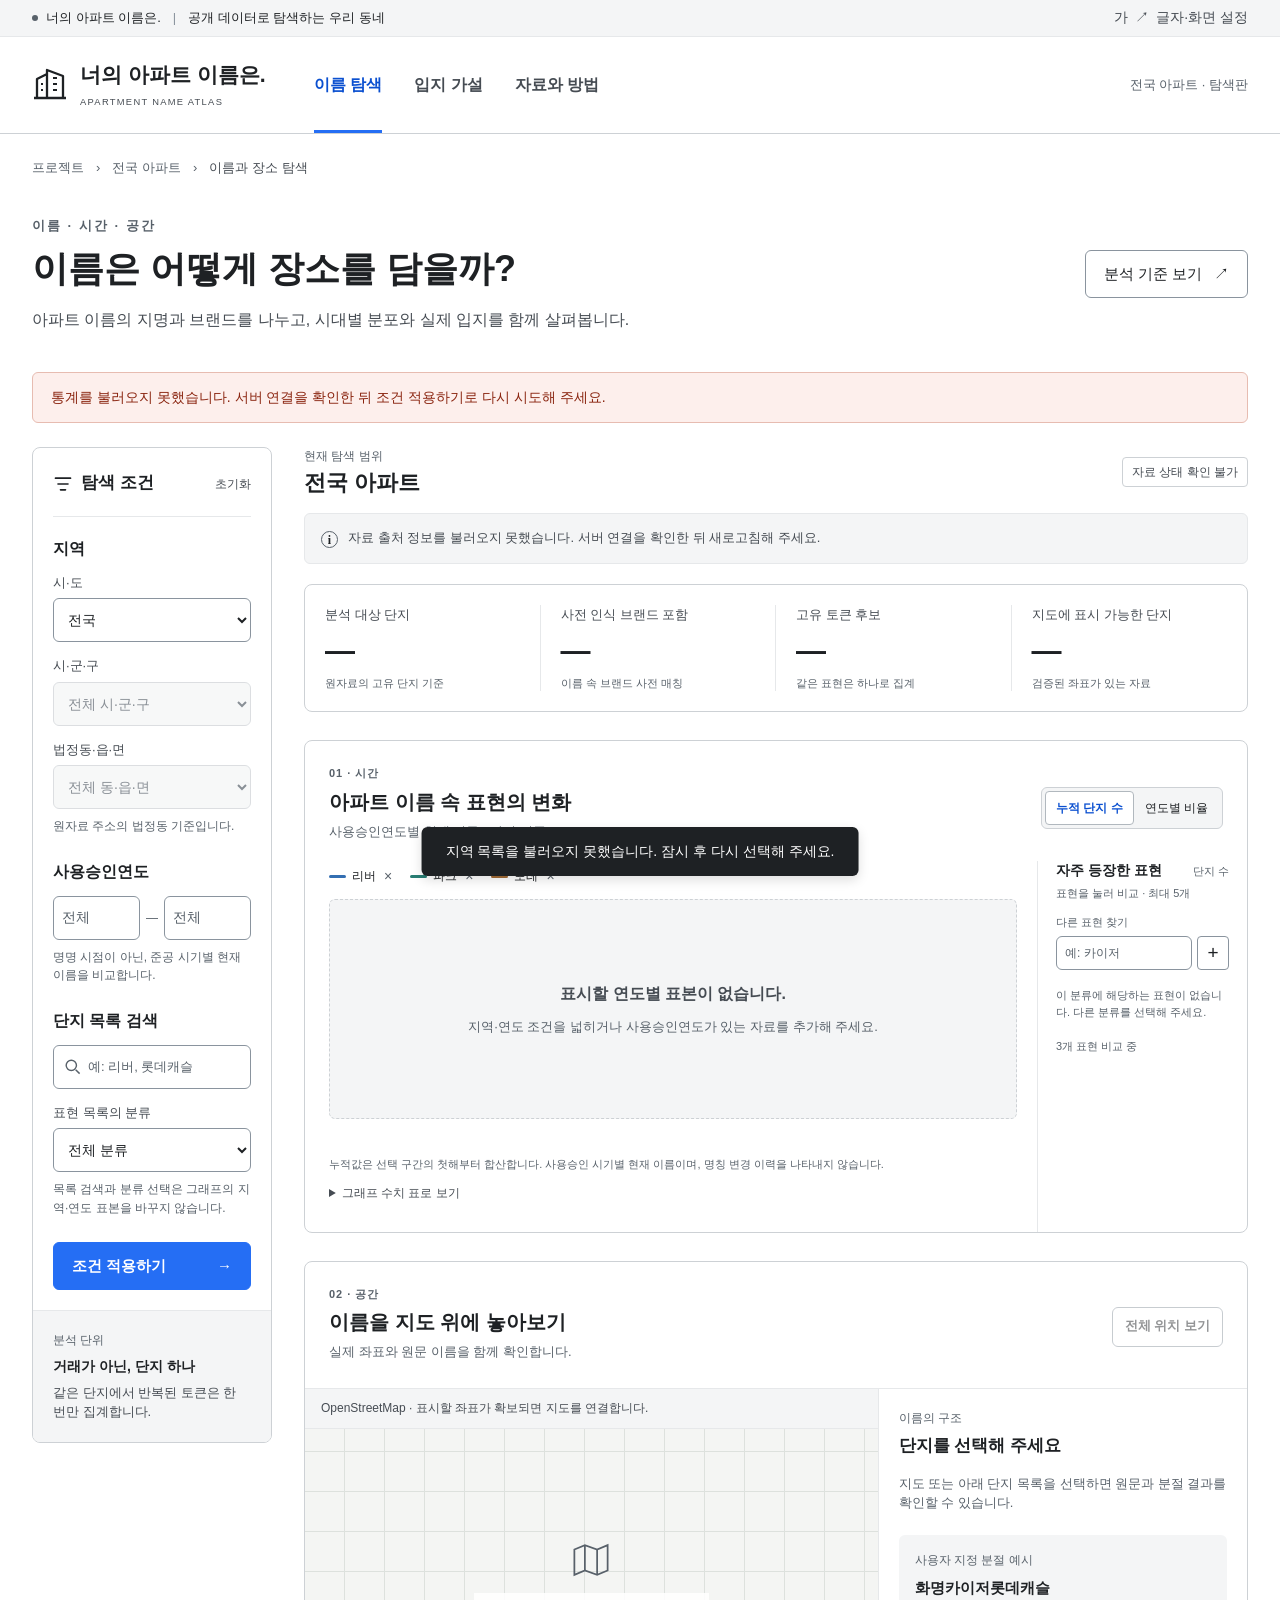
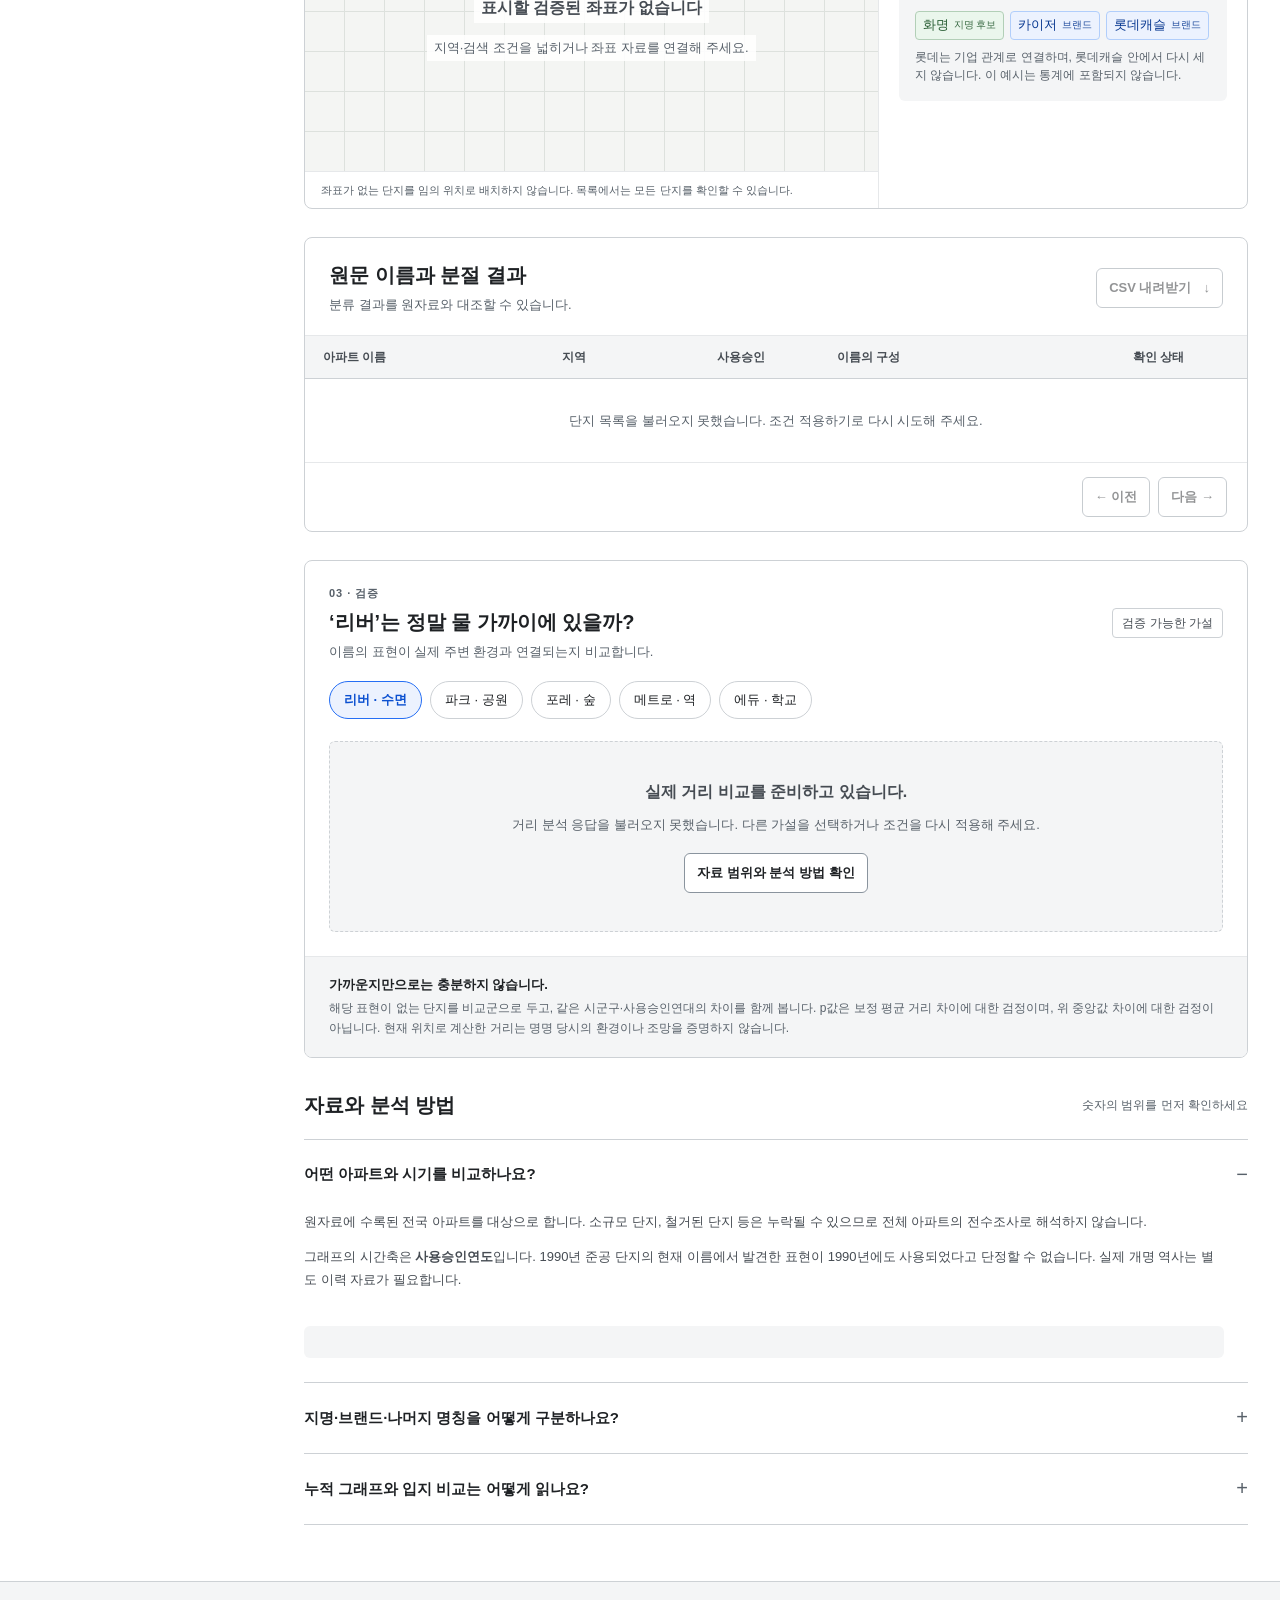
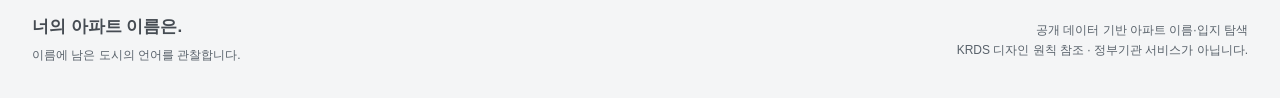
==== frontend/index.html @ 9663c55a "Build nationwide apartment name atlas with token trends and GIS comparisons" ====
<!doctype html>
<html lang="ko">
<head>
  <meta charset="utf-8">
  <meta name="viewport" content="width=device-width, initial-scale=1">
  <meta name="theme-color" content="#ffffff">
  <meta name="description" content="너의 아파트 이름은. — 전국 아파트 이름의 지명, 브랜드, 명칭과 실제 입지를 비교합니다.">
  <title>너의 아파트 이름은. · 이름과 장소 탐색</title>
  <link rel="stylesheet" href="./vendor/leaflet/leaflet.css">
  <link rel="stylesheet" href="./styles.css">
  <script defer src="./vendor/leaflet/leaflet.js"></script>
  <script type="module" src="./app.js"></script>
</head>
<body>
  <a class="skip-link" href="#main">본문 바로가기</a>
  <div class="utility-bar"><div class="container utility-inner"><span><span class="research-dot" aria-hidden="true"></span>너의 아파트 이름은. <span class="utility-separator">|</span> 공개 데이터로 탐색하는 우리 동네</span><button id="display-settings" class="text-button" aria-expanded="false" aria-controls="display-panel">가<span aria-hidden="true">↗</span> 글자·화면 설정</button></div></div>
  <header class="site-header">
    <div class="container header-inner">
      <a class="wordmark" href="#main" aria-label="너의 아파트 이름은. 처음으로"><svg viewBox="0 0 36 36" width="36" height="36" fill="none" aria-hidden="true"><path d="M5 31V12l10-5v24M15 31V3l16 6v22M2 31h32" stroke="currentColor" stroke-width="2.3" stroke-linejoin="round"/><path d="M21 11h4M21 17h4M21 23h4M9 17h2M9 23h2" stroke="currentColor" stroke-width="2.2"/></svg><span>너의 아파트 이름은.<small>APARTMENT NAME ATLAS</small></span></a>
      <nav aria-label="주요 메뉴"><a href="#explore" class="active">이름 탐색</a><a href="#geography">입지 가설</a><a href="#methodology">자료와 방법</a></nav>
      <span class="project-label">전국 아파트 · 탐색판</span>
    </div>
    <div id="display-panel" class="container display-panel" hidden><label for="font-scale">글자 크기<select id="font-scale"><option value="1">기본 100%</option><option value="1.1">크게 110%</option><option value="1.3">더 크게 130%</option><option value="1.5">가장 크게 150%</option></select></label><label class="checkbox-label"><input id="high-contrast" type="checkbox"> 선명한 화면</label></div>
  </header>
  <main id="main" class="container" tabindex="-1">
    <div class="breadcrumb" aria-label="현재 위치">프로젝트 <span aria-hidden="true">›</span> 전국 아파트 <span aria-hidden="true">›</span> <strong>이름과 장소 탐색</strong></div>
    <section class="page-intro" aria-labelledby="page-title"><div><p class="eyebrow">이름 · 시간 · 공간</p><h1 id="page-title">이름은 어떻게 장소를 담을까?</h1><p>아파트 이름의 지명과 브랜드를 나누고, 시대별 분포와 실제 입지를 함께 살펴봅니다.</p></div><a class="outline-button intro-link" href="#methodology">분석 기준 보기 <span aria-hidden="true">↗</span></a></section>
    <div id="global-error" class="alert error" role="alert" hidden></div>
    <div class="workspace" id="explore">
      <aside class="filters-panel" aria-labelledby="filter-title">
        <form id="filter-form">
          <div class="filter-heading"><h2 id="filter-title"><svg width="20" height="20" viewBox="0 0 24 24" fill="none" aria-hidden="true"><path d="M3 5h18M6 12h12M9 19h6" stroke="currentColor" stroke-width="2" stroke-linecap="round"/></svg>탐색 조건</h2><button id="reset-filters" type="button" class="text-button">초기화</button></div>
          <fieldset><legend>지역</legend><label for="sido">시·도</label><select id="sido" name="sido"><option value="">전국</option></select><label for="sigungu">시·군·구</label><select id="sigungu" name="sigungu" disabled><option value="">전체 시·군·구</option></select><label for="dong">법정동·읍·면</label><select id="dong" name="dong" disabled><option value="">전체 동·읍·면</option></select><p class="field-help">원자료 주소의 법정동 기준입니다.</p></fieldset>
          <fieldset><legend>사용승인연도</legend><div class="year-inputs"><label class="sr-only" for="year-from">시작 연도</label><input id="year-from" name="year_from" type="number" min="1900" max="2100" placeholder="전체"><span aria-hidden="true">—</span><label class="sr-only" for="year-to">종료 연도</label><input id="year-to" name="year_to" type="number" min="1900" max="2100" placeholder="전체"></div><p class="field-help">명명 시점이 아닌, 준공 시기별 현재 이름을 비교합니다.</p></fieldset>
          <fieldset><legend>단지 목록 검색</legend><label class="sr-only" for="name-search">아파트 이름 또는 표현</label><div class="search-input"><svg width="19" height="19" viewBox="0 0 24 24" fill="none" aria-hidden="true"><circle cx="10.5" cy="10.5" r="6.5" stroke="currentColor" stroke-width="1.8"/><path d="m16 16 5 5" stroke="currentColor" stroke-width="1.8"/></svg><input id="name-search" name="q" type="search" placeholder="예: 리버, 롯데캐슬"></div><label for="category">표현 목록의 분류</label><select id="category" name="category"><option value="">전체 분류</option><option value="place">지명</option><option value="brand">브랜드</option><option value="company">기업·그룹</option><option value="nature">자연 표현</option><option value="premium">기타 수식어</option><option value="building_type">주거 유형</option><option value="number">차수·숫자</option><option value="unclassified">개별 명칭·미분류</option></select><p class="field-help">목록 검색과 분류 선택은 그래프의 지역·연도 표본을 바꾸지 않습니다.</p></fieldset>
          <p id="filter-error" class="field-error" role="alert" hidden></p>
          <button class="primary-button apply-button" type="submit">조건 적용하기 <span aria-hidden="true">→</span></button>
        </form>
        <div class="sidebar-note"><span class="small-label">분석 단위</span><strong>거래가 아닌, 단지 하나</strong><p>같은 단지에서 반복된 토큰은 한 번만 집계합니다.</p></div>
      </aside>
      <div class="results" aria-busy="true" id="results">
        <div class="results-header"><div><span class="small-label">현재 탐색 범위</span><h2 id="scope-title">전국 아파트</h2></div><span id="dataset-badge" class="status-badge">자료 확인 중</span></div>
        <div id="data-notice" class="data-notice" role="status"><span class="info-symbol" aria-hidden="true">i</span><p>원자료와 분석 결과를 불러오고 있습니다.</p></div>
        <section class="metrics" aria-label="선택 범위 요약"><article><span>분석 대상 단지</span><strong id="metric-total">—</strong><small>원자료의 고유 단지 기준</small></article><article><span>사전 인식 브랜드 포함</span><strong id="metric-brand">—</strong><small id="metric-brand-note">이름 속 브랜드 사전 매칭</small></article><article><span>고유 토큰 후보</span><strong id="metric-tokens">—</strong><small>같은 표현은 하나로 집계</small></article><article><span>지도에 표시 가능한 단지</span><strong id="metric-geocoded">—</strong><small id="metric-geo-note">검증된 좌표가 있는 자료</small></article></section>
        <section class="panel trend-panel" aria-labelledby="trend-title"><div class="panel-heading"><div><p class="section-index">01 · 시간</p><h2 id="trend-title">아파트 이름 속 표현의 변화</h2><p>사용승인연도별 현재 이름 · 단지 기준</p></div><div class="segmented-control" role="group" aria-label="그래프 지표"><button type="button" data-chart-mode="cumulative" aria-pressed="true">누적 단지 수</button><button type="button" data-chart-mode="share" aria-pressed="false">연도별 비율</button></div></div><div class="chart-layout"><div class="chart-main"><div id="chart-legend" class="chart-legend" aria-label="그래프 범례"></div><div id="trend-chart" class="chart-container"><div class="empty-state compact"><p>연도별 자료를 불러오고 있습니다.</p></div></div><p class="chart-note" id="chart-note">누적값은 선택 구간의 첫해부터 합산합니다. 명칭 변경 이력을 나타내지 않습니다.</p><details class="chart-data"><summary>그래프 수치 표로 보기</summary><div id="chart-table" class="table-scroll"></div></details></div><div class="ranking"><div class="ranking-heading"><h3>자주 등장한 표현</h3><span>단지 수</span></div><p class="field-help">표현을 눌러 비교 · 최대 5개</p><form id="token-form" class="token-search-form"><label for="token-search">다른 표현 찾기</label><div><input id="token-search" type="search" list="token-suggestions" autocomplete="off" placeholder="예: 카이저"><button type="submit" aria-label="입력한 표현을 그래프에 추가">+</button></div><datalist id="token-suggestions"></datalist></form><div id="token-ranking" class="ranking-list"></div><div id="token-selection-feedback" class="field-help" role="status"></div></div></div></section>
        <section class="panel map-panel" aria-labelledby="map-title"><div class="panel-heading"><div><p class="section-index">02 · 공간</p><h2 id="map-title">이름을 지도 위에 놓아보기</h2><p>실제 좌표와 원문 이름을 함께 확인합니다.</p><p id="place-match-note"></p></div><button class="outline-button small" id="fit-map" type="button">전체 위치 보기</button></div><div class="map-layout"><div class="map-column"><div id="map-provider-status" class="map-provider-status" role="status">지도 설정을 확인하고 있습니다.</div><div id="map" tabindex="0" role="region" aria-label="아파트 위치 지도"><div class="map-placeholder"><svg viewBox="0 0 48 48" width="42" height="42" fill="none" aria-hidden="true"><path d="m5 12 12-5 14 5 12-5v29l-12 5-14-5-12 5V12Z" stroke="currentColor" stroke-width="2"/><path d="M17 7v29M31 12v29" stroke="currentColor" stroke-width="2"/></svg><strong>위치 정보를 확인하고 있습니다</strong><p>확인된 좌표만 지도에 표시합니다.</p></div></div><p id="map-note" class="map-note">기본 지도 연결 대기 · 좌표 미확인 단지는 지도에서 제외</p></div><aside class="name-detail" aria-labelledby="name-detail-title"><div class="detail-heading"><span class="small-label" id="detail-label">이름의 구조</span><h3 id="name-detail-title">단지를 선택해 주세요</h3></div><div id="detail-content"><p class="muted">지도 또는 아래 단지 목록을 선택하면 원문과 분절 결과를 확인할 수 있습니다.</p><div class="example-box"><span class="small-label">사용자 지정 분절 예시</span><p class="example-name">화명카이저롯데캐슬</p><div class="token-chips"><span class="token-chip place">화명<small>지명 후보</small></span><span class="token-chip brand">카이저<small>브랜드</small></span><span class="token-chip brand">롯데캐슬<small>브랜드</small></span></div><p class="field-help">롯데는 기업 관계로 연결하며, 롯데캐슬 안에서 다시 세지 않습니다. 이 예시는 통계에 포함되지 않습니다.</p></div></div></aside></div></section>
        <section class="panel apartments-panel" aria-labelledby="apartments-title"><div class="panel-heading"><div><h2 id="apartments-title">원문 이름과 분절 결과</h2><p id="table-description">분류 결과를 원자료와 대조할 수 있습니다.</p></div><button type="button" id="download-csv" class="outline-button small" disabled>CSV 내려받기 <span aria-hidden="true">↓</span></button></div><div class="table-scroll"><table class="apartments-table"><thead><tr><th scope="col">아파트 이름</th><th scope="col">지역</th><th scope="col">사용승인</th><th scope="col">이름의 구성</th><th scope="col">확인 상태</th></tr></thead><tbody id="apartments-body"><tr><td colspan="5" class="table-empty">단지 목록을 불러오고 있습니다.</td></tr></tbody></table></div><div class="pagination"><span id="pagination-info"></span><div><button class="outline-button small" id="prev-page" type="button" disabled>← 이전</button><button class="outline-button small" id="next-page" type="button" disabled>다음 →</button></div></div></section>
        <section id="geography" class="panel geography-panel" aria-labelledby="geography-title"><div class="panel-heading"><div><p class="section-index">03 · 검증</p><h2 id="geography-title">‘리버’는 정말 강 가까이에 있을까?</h2><p>이름의 표현이 실제 주변 환경과 연결되는지 비교합니다.</p></div><span class="neutral-badge">검증 가능한 가설</span></div><div id="hypothesis-tabs" class="hypothesis-tabs" role="group" aria-label="입지 가설 선택"><button type="button" data-hypothesis="river" aria-pressed="true">리버 · 수면</button><button type="button" data-hypothesis="park" aria-pressed="false">파크 · 공원</button><button type="button" data-hypothesis="forest" aria-pressed="false">포레 · 숲</button><button type="button" data-hypothesis="metro" aria-pressed="false">메트로 · 역</button><button type="button" data-hypothesis="school" aria-pressed="false">에듀 · 학교</button></div><div id="hypothesis-content" class="hypothesis-content"><div class="empty-state"><strong>이름과 지리 자료를 연결하고 있습니다.</strong><p>단지별 좌표와 지형·시설 자료가 모두 확보된 경우에만 실제 거리를 계산합니다.</p></div></div><div class="method-callout"><strong>가까운지만으로는 충분하지 않습니다.</strong><p>해당 표현이 없는 단지를 비교군으로 두고, 같은 시군구·사용승인연대의 차이를 함께 봅니다. p값은 보정 평균 거리 차이에 대한 검정이며, 위 중앙값 차이에 대한 검정이 아닙니다. 현재 위치로 계산한 거리는 명명 당시의 환경이나 조망을 증명하지 않습니다.</p></div></section>
        <section id="methodology" class="methodology" aria-labelledby="method-title"><div class="method-title"><h2 id="method-title">자료와 분석 방법</h2><span class="small-label">숫자의 범위를 먼저 확인하세요</span></div><details open><summary>어떤 아파트와 시기를 비교하나요?</summary><div class="details-body"><p id="source-description">원자료에 수록된 전국 아파트를 대상으로 합니다. 소규모 단지, 철거된 단지 등은 누락될 수 있으므로 전체 아파트의 전수조사로 해석하지 않습니다.</p><p>그래프의 시간축은 <strong>사용승인연도</strong>입니다. 1990년 준공 단지의 현재 이름에서 발견한 표현이 1990년에도 사용되었다고 단정할 수 없습니다. 실제 개명 역사는 별도 이력 자료가 필요합니다.</p><div id="source-links" class="source-links"></div><div id="data-warnings" class="data-warnings"></div></div></details><details><summary>지명·브랜드·나머지 명칭을 어떻게 구분하나요?</summary><div class="details-body"><p>긴 브랜드 명칭을 우선 보존하고, 주소와 지역명 사전을 대조해 지명 후보를 찾습니다. 한 이름에 여러 브랜드를 허용합니다. 자연 표현, 기타 수식어, 주거 유형과 미분류 문자열도 별도로 남깁니다.</p><p><strong>롯데캐슬과 카이저는 각각 브랜드</strong>입니다. 롯데는 기업·그룹 관계로 연결하고 롯데캐슬 내부에서 표면 토큰으로 중복 집계하지 않습니다. 분류는 탐색용 사전 매칭이며 수동 검토가 필요한 후보를 함께 표시합니다.</p></div></details><details><summary>누적 그래프와 입지 비교는 어떻게 읽나요?</summary><div class="details-body"><p>누적 단지 수는 선택한 연도 구간의 첫해부터 해당 표현을 포함한 고유 단지를 합산합니다. 연도별 비율은 같은 해 사용승인된 유효 단지를 분모로 계산합니다. 여러 표현이 공존하므로 토큰 비율의 합은 100%를 넘을 수 있습니다.</p><p>입지는 단지의 실제 좌표에서 대상 지형·시설까지 측정한 거리로 비교합니다. 출처가 확인되지 않거나 누락된 값은 추정해 채우지 않습니다. 지리적 연관성은 작명 의도, 주택 가격 효과, 실제 조망과 구분합니다.</p></div></details></section>
      </div>
    </div>
  </main>
  <footer class="site-footer"><div class="container footer-inner"><div><strong>너의 아파트 이름은.</strong><p>이름에 남은 도시의 언어를 관찰합니다.</p></div><p>공개 데이터 기반 아파트 이름·입지 탐색<br>KRDS 디자인 원칙 참조 · 정부기관 서비스가 아닙니다.</p></div></footer>
  <div id="toast" class="toast" role="status" hidden></div>
</body>
</html>
---- frontend/vendor/leaflet/leaflet.css ----
/* required styles */

.leaflet-pane,
.leaflet-tile,
.leaflet-marker-icon,
.leaflet-marker-shadow,
.leaflet-tile-container,
.leaflet-pane > svg,
.leaflet-pane > canvas,
.leaflet-zoom-box,
.leaflet-image-layer,
.leaflet-layer {
	position: absolute;
	left: 0;
	top: 0;
	}
.leaflet-container {
	overflow: hidden;
	}
.leaflet-tile,
.leaflet-marker-icon,
.leaflet-marker-shadow {
	-webkit-user-select: none;
	   -moz-user-select: none;
	        user-select: none;
	  -webkit-user-drag: none;
	}
/* Prevents IE11 from highlighting tiles in blue */
.leaflet-tile::selection {
	background: transparent;
}
/* Safari renders non-retina tile on retina better with this, but Chrome is worse */
.leaflet-safari .leaflet-tile {
	image-rendering: -webkit-optimize-contrast;
	}
/* hack that prevents hw layers "stretching" when loading new tiles */
.leaflet-safari .leaflet-tile-container {
	width: 1600px;
	height: 1600px;
	-webkit-transform-origin: 0 0;
	}
.leaflet-marker-icon,
.leaflet-marker-shadow {
	display: block;
	}
/* .leaflet-container svg: reset svg max-width decleration shipped in Joomla! (joomla.org) 3.x */
/* .leaflet-container img: map is broken in FF if you have max-width: 100% on tiles */
.leaflet-container .leaflet-overlay-pane svg {
	max-width: none !important;
	max-height: none !important;
	}
.leaflet-container .leaflet-marker-pane img,
.leaflet-container .leaflet-shadow-pane img,
.leaflet-container .leaflet-tile-pane img,
.leaflet-container img.leaflet-image-layer,
.leaflet-container .leaflet-tile {
	max-width: none !important;
	max-height: none !important;
	width: auto;
	padding: 0;
	}

.leaflet-container img.leaflet-tile {
	/* See: https://bugs.chromium.org/p/chromium/issues/detail?id=600120 */
	mix-blend-mode: plus-lighter;
}

.leaflet-container.leaflet-touch-zoom {
	-ms-touch-action: pan-x pan-y;
	touch-action: pan-x pan-y;
	}
.leaflet-container.leaflet-touch-drag {
	-ms-touch-action: pinch-zoom;
	/* Fallback for FF which doesn't support pinch-zoom */
	touch-action: none;
	touch-action: pinch-zoom;
}
.leaflet-container.leaflet-touch-drag.leaflet-touch-zoom {
	-ms-touch-action: none;
	touch-action: none;
}
.leaflet-container {
	-webkit-tap-highlight-color: transparent;
}
.leaflet-container a {
	-webkit-tap-highlight-color: rgba(51, 181, 229, 0.4);
}
.leaflet-tile {
	filter: inherit;
	visibility: hidden;
	}
.leaflet-tile-loaded {
	visibility: inherit;
	}
.leaflet-zoom-box {
	width: 0;
	height: 0;
	-moz-box-sizing: border-box;
	     box-sizing: border-box;
	z-index: 800;
	}
/* workaround for https://bugzilla.mozilla.org/show_bug.cgi?id=888319 */
.leaflet-overlay-pane svg {
	-moz-user-select: none;
	}

.leaflet-pane         { z-index: 400; }

.leaflet-tile-pane    { z-index: 200; }
.leaflet-overlay-pane { z-index: 400; }
.leaflet-shadow-pane  { z-index: 500; }
.leaflet-marker-pane  { z-index: 600; }
.leaflet-tooltip-pane   { z-index: 650; }
.leaflet-popup-pane   { z-index: 700; }

.leaflet-map-pane canvas { z-index: 100; }
.leaflet-map-pane svg    { z-index: 200; }

.leaflet-vml-shape {
	width: 1px;
	height: 1px;
	}
.lvml {
	behavior: url(#default#VML);
	display: inline-block;
	position: absolute;
	}


/* control positioning */

.leaflet-control {
	position: relative;
	z-index: 800;
	pointer-events: visiblePainted; /* IE 9-10 doesn't have auto */
	pointer-events: auto;
	}
.leaflet-top,
.leaflet-bottom {
	position: absolute;
	z-index: 1000;
	pointer-events: none;
	}
.leaflet-top {
	top: 0;
	}
.leaflet-right {
	right: 0;
	}
.leaflet-bottom {
	bottom: 0;
	}
.leaflet-left {
	left: 0;
	}
.leaflet-control {
	float: left;
	clear: both;
	}
.leaflet-right .leaflet-control {
	float: right;
	}
.leaflet-top .leaflet-control {
	margin-top: 10px;
	}
.leaflet-bottom .leaflet-control {
	margin-bottom: 10px;
	}
.leaflet-left .leaflet-control {
	margin-left: 10px;
	}
.leaflet-right .leaflet-control {
	margin-right: 10px;
	}


/* zoom and fade animations */

.leaflet-fade-anim .leaflet-popup {
	opacity: 0;
	-webkit-transition: opacity 0.2s linear;
	   -moz-transition: opacity 0.2s linear;
	        transition: opacity 0.2s linear;
	}
.leaflet-fade-anim .leaflet-map-pane .leaflet-popup {
	opacity: 1;
	}
.leaflet-zoom-animated {
	-webkit-transform-origin: 0 0;
	    -ms-transform-origin: 0 0;
	        transform-origin: 0 0;
	}
svg.leaflet-zoom-animated {
	will-change: transform;
}

.leaflet-zoom-anim .leaflet-zoom-animated {
	-webkit-transition: -webkit-transform 0.25s cubic-bezier(0,0,0.25,1);
	   -moz-transition:    -moz-transform 0.25s cubic-bezier(0,0,0.25,1);
	        transition:         transform 0.25s cubic-bezier(0,0,0.25,1);
	}
.leaflet-zoom-anim .leaflet-tile,
.leaflet-pan-anim .leaflet-tile {
	-webkit-transition: none;
	   -moz-transition: none;
	        transition: none;
	}

.leaflet-zoom-anim .leaflet-zoom-hide {
	visibility: hidden;
	}


/* cursors */

.leaflet-interactive {
	cursor: pointer;
	}
.leaflet-grab {
	cursor: -webkit-grab;
	cursor:    -moz-grab;
	cursor:         grab;
	}
.leaflet-crosshair,
.leaflet-crosshair .leaflet-interactive {
	cursor: crosshair;
	}
.leaflet-popup-pane,
.leaflet-control {
	cursor: auto;
	}
.leaflet-dragging .leaflet-grab,
.leaflet-dragging .leaflet-grab .leaflet-interactive,
.leaflet-dragging .leaflet-marker-draggable {
	cursor: move;
	cursor: -webkit-grabbing;
	cursor:    -moz-grabbing;
	cursor:         grabbing;
	}

/* marker & overlays interactivity */
.leaflet-marker-icon,
.leaflet-marker-shadow,
.leaflet-image-layer,
.leaflet-pane > svg path,
.leaflet-tile-container {
	pointer-events: none;
	}

.leaflet-marker-icon.leaflet-interactive,
.leaflet-image-layer.leaflet-interactive,
.leaflet-pane > svg path.leaflet-interactive,
svg.leaflet-image-layer.leaflet-interactive path {
	pointer-events: visiblePainted; /* IE 9-10 doesn't have auto */
	pointer-events: auto;
	}

/* visual tweaks */

.leaflet-container {
	background: #ddd;
	outline-offset: 1px;
	}
.leaflet-container a {
	color: #0078A8;
	}
.leaflet-zoom-box {
	border: 2px dotted #38f;
	background: rgba(255,255,255,0.5);
	}


/* general typography */
.leaflet-container {
	font-family: "Helvetica Neue", Arial, Helvetica, sans-serif;
	font-size: 12px;
	font-size: 0.75rem;
	line-height: 1.5;
	}


/* general toolbar styles */

.leaflet-bar {
	box-shadow: 0 1px 5px rgba(0,0,0,0.65);
	border-radius: 4px;
	}
.leaflet-bar a {
	background-color: #fff;
	border-bottom: 1px solid #ccc;
	width: 26px;
	height: 26px;
	line-height: 26px;
	display: block;
	text-align: center;
	text-decoration: none;
	color: black;
	}
.leaflet-bar a,
.leaflet-control-layers-toggle {
	background-position: 50% 50%;
	background-repeat: no-repeat;
	display: block;
	}
.leaflet-bar a:hover,
.leaflet-bar a:focus {
	background-color: #f4f4f4;
	}
.leaflet-bar a:first-child {
	border-top-left-radius: 4px;
	border-top-right-radius: 4px;
	}
.leaflet-bar a:last-child {
	border-bottom-left-radius: 4px;
	border-bottom-right-radius: 4px;
	border-bottom: none;
	}
.leaflet-bar a.leaflet-disabled {
	cursor: default;
	background-color: #f4f4f4;
	color: #bbb;
	}

.leaflet-touch .leaflet-bar a {
	width: 30px;
	height: 30px;
	line-height: 30px;
	}
.leaflet-touch .leaflet-bar a:first-child {
	border-top-left-radius: 2px;
	border-top-right-radius: 2px;
	}
.leaflet-touch .leaflet-bar a:last-child {
	border-bottom-left-radius: 2px;
	border-bottom-right-radius: 2px;
	}

/* zoom control */

.leaflet-control-zoom-in,
.leaflet-control-zoom-out {
	font: bold 18px 'Lucida Console', Monaco, monospace;
	text-indent: 1px;
	}

.leaflet-touch .leaflet-control-zoom-in, .leaflet-touch .leaflet-control-zoom-out  {
	font-size: 22px;
	}


/* layers control */

.leaflet-control-layers {
	box-shadow: 0 1px 5px rgba(0,0,0,0.4);
	background: #fff;
	border-radius: 5px;
	}
.leaflet-control-layers-toggle {
	background-image: url(images/layers.png);
	width: 36px;
	height: 36px;
	}
.leaflet-retina .leaflet-control-layers-toggle {
	background-image: url(images/layers-2x.png);
	background-size: 26px 26px;
	}
.leaflet-touch .leaflet-control-layers-toggle {
	width: 44px;
	height: 44px;
	}
.leaflet-control-layers .leaflet-control-layers-list,
.leaflet-control-layers-expanded .leaflet-control-layers-toggle {
	display: none;
	}
.leaflet-control-layers-expanded .leaflet-control-layers-list {
	display: block;
	position: relative;
	}
.leaflet-control-layers-expanded {
	padding: 6px 10px 6px 6px;
	color: #333;
	background: #fff;
	}
.leaflet-control-layers-scrollbar {
	overflow-y: scroll;
	overflow-x: hidden;
	padding-right: 5px;
	}
.leaflet-control-layers-selector {
	margin-top: 2px;
	position: relative;
	top: 1px;
	}
.leaflet-control-layers label {
	display: block;
	font-size: 13px;
	font-size: 1.08333em;
	}
.leaflet-control-layers-separator {
	height: 0;
	border-top: 1px solid #ddd;
	margin: 5px -10px 5px -6px;
	}

/* Default icon URLs */
.leaflet-default-icon-path { /* used only in path-guessing heuristic, see L.Icon.Default */
	background-image: url(images/marker-icon.png);
	}


/* attribution and scale controls */

.leaflet-container .leaflet-control-attribution {
	background: #fff;
	background: rgba(255, 255, 255, 0.8);
	margin: 0;
	}
.leaflet-control-attribution,
.leaflet-control-scale-line {
	padding: 0 5px;
	color: #333;
	line-height: 1.4;
	}
.leaflet-control-attribution a {
	text-decoration: none;
	}
.leaflet-control-attribution a:hover,
.leaflet-control-attribution a:focus {
	text-decoration: underline;
	}
.leaflet-attribution-flag {
	display: inline !important;
	vertical-align: baseline !important;
	width: 1em;
	height: 0.6669em;
	}
.leaflet-left .leaflet-control-scale {
	margin-left: 5px;
	}
.leaflet-bottom .leaflet-control-scale {
	margin-bottom: 5px;
	}
.leaflet-control-scale-line {
	border: 2px solid #777;
	border-top: none;
	line-height: 1.1;
	padding: 2px 5px 1px;
	white-space: nowrap;
	-moz-box-sizing: border-box;
	     box-sizing: border-box;
	background: rgba(255, 255, 255, 0.8);
	text-shadow: 1px 1px #fff;
	}
.leaflet-control-scale-line:not(:first-child) {
	border-top: 2px solid #777;
	border-bottom: none;
	margin-top: -2px;
	}
.leaflet-control-scale-line:not(:first-child):not(:last-child) {
	border-bottom: 2px solid #777;
	}

.leaflet-touch .leaflet-control-attribution,
.leaflet-touch .leaflet-control-layers,
.leaflet-touch .leaflet-bar {
	box-shadow: none;
	}
.leaflet-touch .leaflet-control-layers,
.leaflet-touch .leaflet-bar {
	border: 2px solid rgba(0,0,0,0.2);
	background-clip: padding-box;
	}


/* popup */

.leaflet-popup {
	position: absolute;
	text-align: center;
	margin-bottom: 20px;
	}
.leaflet-popup-content-wrapper {
	padding: 1px;
	text-align: left;
	border-radius: 12px;
	}
.leaflet-popup-content {
	margin: 13px 24px 13px 20px;
	line-height: 1.3;
	font-size: 13px;
	font-size: 1.08333em;
	min-height: 1px;
	}
.leaflet-popup-content p {
	margin: 17px 0;
	margin: 1.3em 0;
	}
.leaflet-popup-tip-container {
	width: 40px;
	height: 20px;
	position: absolute;
	left: 50%;
	margin-top: -1px;
	margin-left: -20px;
	overflow: hidden;
	pointer-events: none;
	}
.leaflet-popup-tip {
	width: 17px;
	height: 17px;
	padding: 1px;

	margin: -10px auto 0;
	pointer-events: auto;

	-webkit-transform: rotate(45deg);
	   -moz-transform: rotate(45deg);
	    -ms-transform: rotate(45deg);
	        transform: rotate(45deg);
	}
.leaflet-popup-content-wrapper,
.leaflet-popup-tip {
	background: white;
	color: #333;
	box-shadow: 0 3px 14px rgba(0,0,0,0.4);
	}
.leaflet-container a.leaflet-popup-close-button {
	position: absolute;
	top: 0;
	right: 0;
	border: none;
	text-align: center;
	width: 24px;
	height: 24px;
	font: 16px/24px Tahoma, Verdana, sans-serif;
	color: #757575;
	text-decoration: none;
	background: transparent;
	}
.leaflet-container a.leaflet-popup-close-button:hover,
.leaflet-container a.leaflet-popup-close-button:focus {
	color: #585858;
	}
.leaflet-popup-scrolled {
	overflow: auto;
	}

.leaflet-oldie .leaflet-popup-content-wrapper {
	-ms-zoom: 1;
	}
.leaflet-oldie .leaflet-popup-tip {
	width: 24px;
	margin: 0 auto;

	-ms-filter: "progid:DXImageTransform.Microsoft.Matrix(M11=0.70710678, M12=0.70710678, M21=-0.70710678, M22=0.70710678)";
	filter: progid:DXImageTransform.Microsoft.Matrix(M11=0.70710678, M12=0.70710678, M21=-0.70710678, M22=0.70710678);
	}

.leaflet-oldie .leaflet-control-zoom,
.leaflet-oldie .leaflet-control-layers,
.leaflet-oldie .leaflet-popup-content-wrapper,
.leaflet-oldie .leaflet-popup-tip {
	border: 1px solid #999;
	}


/* div icon */

.leaflet-div-icon {
	background: #fff;
	border: 1px solid #666;
	}


/* Tooltip */
/* Base styles for the element that has a tooltip */
.leaflet-tooltip {
	position: absolute;
	padding: 6px;
	background-color: #fff;
	border: 1px solid #fff;
	border-radius: 3px;
	color: #222;
	white-space: nowrap;
	-webkit-user-select: none;
	-moz-user-select: none;
	-ms-user-select: none;
	user-select: none;
	pointer-events: none;
	box-shadow: 0 1px 3px rgba(0,0,0,0.4);
	}
.leaflet-tooltip.leaflet-interactive {
	cursor: pointer;
	pointer-events: auto;
	}
.leaflet-tooltip-top:before,
.leaflet-tooltip-bottom:before,
.leaflet-tooltip-left:before,
.leaflet-tooltip-right:before {
	position: absolute;
	pointer-events: none;
	border: 6px solid transparent;
	background: transparent;
	content: "";
	}

/* Directions */

.leaflet-tooltip-bottom {
	margin-top: 6px;
}
.leaflet-tooltip-top {
	margin-top: -6px;
}
.leaflet-tooltip-bottom:before,
.leaflet-tooltip-top:before {
	left: 50%;
	margin-left: -6px;
	}
.leaflet-tooltip-top:before {
	bottom: 0;
	margin-bottom: -12px;
	border-top-color: #fff;
	}
.leaflet-tooltip-bottom:before {
	top: 0;
	margin-top: -12px;
	margin-left: -6px;
	border-bottom-color: #fff;
	}
.leaflet-tooltip-left {
	margin-left: -6px;
}
.leaflet-tooltip-right {
	margin-left: 6px;
}
.leaflet-tooltip-left:before,
.leaflet-tooltip-right:before {
	top: 50%;
	margin-top: -6px;
	}
.leaflet-tooltip-left:before {
	right: 0;
	margin-right: -12px;
	border-left-color: #fff;
	}
.leaflet-tooltip-right:before {
	left: 0;
	margin-left: -12px;
	border-right-color: #fff;
	}

/* Printing */

@media print {
	/* Prevent printers from removing background-images of controls. */
	.leaflet-control {
		-webkit-print-color-adjust: exact;
		print-color-adjust: exact;
		}
	}
---- frontend/styles.css ----
:root{--primary:#256ef4;--primary-deep:#0b50d0;--primary-soft:#ecf2fe;--ink:#1e2124;--body:#464c53;--muted:#58616a;--line:#cdd1d5;--line-light:#e6e8ea;--surface:#f4f5f6;--canvas:#fff;--font-scale:1;color-scheme:light;font-family:"Pretendard GOV",Pretendard,-apple-system,BlinkMacSystemFont,"Apple SD Gothic Neo","Noto Sans KR","Malgun Gothic",sans-serif;font-size:calc(17px * var(--font-scale));line-height:1.5;color:var(--ink);background:var(--canvas)}*{box-sizing:border-box}body{margin:0}button,input,select{font:inherit}button,a,input,select,summary{-webkit-tap-highlight-color:transparent}button{cursor:pointer}button:disabled{cursor:not-allowed;opacity:.48}a{color:var(--primary-deep)}a:focus-visible,button:focus-visible,select:focus-visible,input:focus-visible,summary:focus-visible,[tabindex]:focus-visible{outline:4px solid var(--primary);outline-offset:3px}h1,h2,h3,p{margin:0}h1,h2,h3{line-height:1.35}svg{flex-shrink:0}button{color:var(--ink)}[hidden]{display:none!important}.container{max-width:1440px;margin:auto;padding-inline:32px}.sr-only{position:absolute;width:1px;height:1px;overflow:hidden;clip:rect(0,0,0,0);white-space:nowrap}.skip-link{position:fixed;top:-100px;left:24px;padding:16px 24px;background:var(--primary);color:#fff;z-index:9999}.skip-link:focus{top:8px}.utility-bar{background:var(--surface);font-size:.765rem;border-bottom:1px solid var(--line-light)}.utility-inner{min-height:36px;display:flex;align-items:center;justify-content:space-between;gap:16px}.utility-inner>span{display:flex;align-items:center;gap:8px}.research-dot{width:6px;height:6px;border-radius:50%;background:#58616a}.utility-separator{color:#8a949e;margin-inline:4px}.text-button{padding:4px 0;min-height:32px;border:0;background:transparent;font-size:.824rem;color:var(--body);display:inline-flex;align-items:center;gap:7px}.text-button:hover{text-decoration:underline}.site-header{border-bottom:1px solid var(--line);background:var(--canvas)}.header-inner{display:flex;align-items:center;gap:48px;min-height:96px}.wordmark{color:var(--ink);text-decoration:none;display:flex;gap:12px;align-items:center;flex-shrink:0}.wordmark>span{font-size:1.25rem;font-weight:750;line-height:1.3}.wordmark small{display:block;font-size:.55rem;font-weight:500;letter-spacing:1.3px;margin-top:6px;color:var(--body)}.header-inner nav{height:96px;display:flex;align-items:stretch;gap:32px}.header-inner nav a{display:flex;align-items:center;position:relative;color:var(--body);text-decoration:none;font-weight:650;font-size:.941rem;white-space:nowrap}.header-inner nav a.active{color:var(--primary-deep)}.header-inner nav a.active:after{content:"";position:absolute;bottom:0;height:3px;background:var(--primary);left:0;right:0}.project-label{font-size:.765rem;color:var(--muted);margin-left:auto;white-space:nowrap}.display-panel{display:flex;gap:24px;align-items:center;justify-content:flex-end;padding-block:16px;border-top:1px solid var(--line-light)}.display-panel label{display:flex;align-items:center;gap:12px;font-size:.882rem}.display-panel select{width:auto;min-height:40px;margin:0}.checkbox-label input{width:18px;height:18px}.breadcrumb{padding-block:24px;font-size:.765rem;color:var(--muted);display:flex;gap:12px;align-items:center}.breadcrumb strong{font-weight:500;color:var(--body)}.page-intro{display:flex;align-items:center;justify-content:space-between;gap:24px;padding:14px 0 40px}.eyebrow{font-size:.765rem;letter-spacing:2px;font-weight:650;color:var(--muted);margin-bottom:10px}.page-intro h1{font-size:2.118rem;font-weight:750;letter-spacing:0;margin-bottom:14px}.page-intro>div>p:last-child{font-size:.941rem;color:var(--body);max-width:800px}.outline-button,.primary-button{min-height:48px;padding:10px 18px;display:inline-flex;align-items:center;justify-content:center;gap:12px;border-radius:6px;font-size:.882rem;font-weight:600;line-height:1.4;text-decoration:none;white-space:nowrap}.outline-button{border:1px solid #8a949e;background:var(--canvas);color:var(--ink)}.outline-button:hover:not(:disabled){background:var(--surface)}.outline-button.small{min-height:40px;padding:8px 12px;font-size:.765rem}.primary-button{background:var(--primary);color:white;border:1px solid var(--primary)}.primary-button:hover{background:var(--primary-deep)}.intro-link{font-weight:500}.workspace{display:grid;grid-template-columns:240px minmax(0,1fr);gap:32px;align-items:start;scroll-margin-top:24px}.filters-panel{border:1px solid var(--line);border-radius:8px;position:sticky;top:24px;overflow:hidden}.filters-panel form{padding:20px}.filter-heading{display:flex;align-items:center;justify-content:space-between;border-bottom:1px solid var(--line-light);padding-bottom:16px;margin-bottom:20px;gap:8px}.filter-heading h2{font-size:1rem;display:flex;align-items:center;gap:8px}.filter-heading .text-button{font-size:.706rem;white-space:nowrap}.filters-panel fieldset{border:0;margin:0 0 24px;padding:0;min-width:0}.filters-panel legend{padding:0;font-size:.941rem;font-weight:700;margin-bottom:12px}.filters-panel label{display:block;font-size:.765rem;font-weight:500;color:var(--body);margin:14px 0 6px}.filters-panel label:first-of-type{margin-top:0}select,input{color:var(--ink);background:var(--canvas);border:1px solid #8a949e;border-radius:6px;min-height:44px;width:100%;padding:9px 10px;font-size:.824rem}select{padding-right:30px}select:disabled{background:var(--surface);border-color:var(--line);color:var(--muted)}input::placeholder{color:var(--muted)}.field-help{font-size:.706rem;color:var(--muted);line-height:1.55;margin-top:8px}.year-inputs{display:grid;grid-template-columns:minmax(0,1fr) 12px minmax(0,1fr);gap:6px;align-items:center}.year-inputs input{padding-inline:8px;font-variant-numeric:tabular-nums}.year-inputs>span{font-size:.706rem;color:var(--muted);text-align:center}.search-input{position:relative;display:flex;align-items:center}.search-input svg{position:absolute;left:10px;color:var(--muted)}.search-input input{padding-left:34px;font-size:.765rem}.apply-button{width:100%;justify-content:space-between}.sidebar-note{padding:20px;background:var(--surface);border-top:1px solid var(--line-light)}.small-label{display:block;font-size:.706rem;color:var(--muted);margin-bottom:5px}.sidebar-note strong{font-size:.824rem;display:block;margin-top:7px}.sidebar-note p{font-size:.765rem;color:var(--body);margin-top:6px}.results{min-width:0}.results-header{display:flex;justify-content:space-between;align-items:center;margin:0 0 16px;gap:16px}.results-header h2{font-size:1.294rem}.results-header .small-label{margin-bottom:3px}.status-badge,.neutral-badge{font-size:.706rem;padding:5px 9px;border:1px solid var(--line);border-radius:4px;color:var(--body);white-space:nowrap;background:var(--canvas)}.status-badge.ready{background:#eaf6ec;border-color:#b2cfb7;color:#285d33}.data-notice{padding:14px 16px;background:var(--surface);border:1px solid var(--line-light);border-radius:6px;display:flex;gap:10px;align-items:flex-start;margin-bottom:20px}.data-notice p{font-size:.765rem;line-height:1.6;color:var(--body)}.info-symbol{font-family:Georgia,serif;display:flex;align-items:center;justify-content:center;border:1.5px solid var(--muted);border-radius:50%;width:17px;height:17px;font-size:12px;font-weight:bold;flex-shrink:0;margin-top:3px}.metrics{display:grid;grid-template-columns:repeat(4,minmax(0,1fr));margin-bottom:28px;border:1px solid var(--line);border-radius:8px;background:var(--canvas);padding-block:20px}.metrics article{padding:0 20px;border-right:1px solid var(--line-light);display:flex;flex-direction:column;justify-content:space-between;gap:7px}.metrics article:last-child{border:0}.metrics article>span{font-size:.765rem;color:var(--body)}.metrics article>strong{font-size:1.765rem;font-weight:750;line-height:1.25;font-variant-numeric:tabular-nums}.metrics article>small{font-size:.647rem;color:var(--muted);line-height:1.4}.metric-unit{font-size:.824rem;font-weight:400;margin-left:4px}.panel{border:1px solid var(--line);border-radius:8px;margin-bottom:28px;overflow:hidden;background:var(--canvas)}.panel-heading{padding:24px 24px 20px;display:flex;justify-content:space-between;align-items:center;gap:16px}.panel-heading h2{font-size:1.176rem;font-weight:700}.panel-heading p:not(.section-index){font-size:.765rem;color:var(--muted);margin-top:6px}.section-index{font-size:.647rem;letter-spacing:1px;color:var(--muted);font-weight:650;margin-bottom:7px}.segmented-control{display:flex;flex-shrink:0;background:var(--surface);border:1px solid var(--line);padding:3px;border-radius:6px;align-self:flex-start;margin-top:22px}.segmented-control button{font-size:.706rem;padding:7px 10px;min-height:32px;border:1px solid transparent;background:transparent;border-radius:4px;white-space:nowrap}.segmented-control button[aria-pressed=true]{color:var(--primary-deep);background:var(--canvas);border-color:#b1b8be;font-weight:700}.chart-layout{display:grid;grid-template-columns:minmax(0,1fr) 210px}.chart-main{padding:0 20px 18px 24px;min-width:0}.chart-legend{display:flex;flex-wrap:wrap;gap:8px 18px;min-height:30px;font-size:.706rem;margin-bottom:8px}.chart-legend>span{display:flex;gap:7px;align-items:center}.legend-line{width:17px;height:3px;border-radius:2px;background:var(--line-color)}.chart-container{min-height:244px;position:relative}.chart-container svg{display:block;width:100%;height:auto;overflow:visible}.chart-container text{font-family:inherit;font-size:11px;fill:var(--muted)}.chart-note{font-size:.647rem;color:var(--muted);margin-top:12px;line-height:1.65}.chart-data{margin-top:10px}.chart-data summary{font-size:.706rem;color:var(--body);cursor:pointer;width:fit-content;min-height:30px}.chart-data table{margin:10px 0;font-size:.706rem}.chart-data th,.chart-data td{padding:6px 10px;white-space:nowrap}.ranking{border-left:1px solid var(--line-light);padding:0 18px 20px}.ranking-heading{display:flex;align-items:center;justify-content:space-between;gap:8px}.ranking-heading h3{font-size:.824rem}.ranking-heading>span{font-size:.647rem;color:var(--muted)}.ranking .field-help{margin:5px 0 12px;font-size:.647rem}.ranking-list{display:flex;flex-direction:column;gap:5px}.ranking-item{border:1px solid transparent;border-radius:4px;position:relative;background:transparent;display:grid;grid-template-columns:18px minmax(0,1fr) auto;align-items:center;gap:8px;width:100%;min-height:33px;padding:5px 7px;isolation:isolate;text-align:left;font-size:.706rem}.ranking-item:before{content:"";background:var(--surface);height:100%;position:absolute;left:0;top:0;width:var(--bar-width,0);z-index:-1;border-radius:3px}.ranking-item[aria-pressed=true]{border-color:#b1cefb;background:#ecf2fe;color:var(--primary-deep)}.ranking-item[aria-pressed=true]:before{background:transparent}.ranking-num{font-size:.588rem;color:var(--muted)}.ranking-token{overflow:hidden;text-overflow:ellipsis;white-space:nowrap}.ranking-value{font-variant-numeric:tabular-nums;font-size:.647rem}.map-layout{display:grid;grid-template-columns:minmax(0,1.55fr) minmax(240px,1fr);border-top:1px solid var(--line-light)}.map-column{min-width:0}#map{height:342px;position:relative;background:#eef0ed;z-index:0}.map-placeholder{height:100%;min-height:300px;display:flex;justify-content:center;align-items:center;text-align:center;flex-direction:column;gap:12px;padding:30px;color:var(--muted);background:repeating-linear-gradient(0deg,transparent,transparent 39px,#dde1dd 39px,#dde1dd 40px),repeating-linear-gradient(90deg,#f4f5f3,#f4f5f3 39px,#dde1dd 39px,#dde1dd 40px)}.map-placeholder strong{font-size:.941rem;background:rgba(255,255,255,.88);padding:3px 7px;color:var(--body)}.map-placeholder p{font-size:.765rem;background:rgba(255,255,255,.88);padding:3px 7px}.map-note{padding:10px 16px;font-size:.647rem;color:var(--muted);border-top:1px solid var(--line-light)}.name-detail{border-left:1px solid var(--line-light);padding:20px;overflow-wrap:anywhere}.detail-heading h3{font-size:1rem;margin:8px 0 16px}.name-detail .muted{font-size:.765rem}.muted{color:var(--muted)}.example-box{padding:16px;background:var(--surface);border-radius:6px;margin-top:22px}.example-name{font-size:.882rem;font-weight:650;margin:8px 0 12px}.token-chips{display:flex;flex-wrap:wrap;gap:6px}.token-chip{display:inline-flex;align-items:center;gap:5px;border:1px solid var(--line);border-radius:4px;padding:4px 7px;font-size:.765rem;background:var(--surface);line-height:1.45;white-space:nowrap}.token-chip small{font-size:.588rem;color:var(--muted)}.token-chip.brand{background:#ecf2fe;border-color:#b1cefb;color:#083891}.token-chip.place{background:#eaf6ec;border-color:#b2cfb7;color:#285d33}.token-chip.nature{background:#e7f4fe;border-color:#b3d9f3;color:#085691}.token-chip.premium{background:#f4edfa;border-color:#d7c5e7;color:#634179}.token-chip.unclassified{background:#fff3db;border-color:#ead29d;color:#614100}.token-chip.company{background:#eef2f7;border-color:#bfccd9;color:#063a74}.token-chip small{color:inherit;opacity:.9}.detail-meta{margin:18px 0 0;display:grid;grid-template-columns:68px 1fr;gap:7px;font-size:.706rem}.detail-meta dt{color:var(--muted)}.detail-meta dd{margin:0;overflow-wrap:anywhere}.detail-source{display:inline-block;margin-top:16px;font-size:.706rem}.detail-review{font-size:.706rem;padding:10px 12px;background:#fff3db;color:#614100;border-radius:4px;margin-top:16px}.table-scroll{overflow-x:auto;width:100%}table{border-collapse:collapse;width:100%;text-align:left}th{font-size:.706rem;font-weight:600;color:var(--body);background:var(--surface);border-top:1px solid var(--line-light);border-bottom:1px solid var(--line);padding:12px 18px}td{padding:15px 18px;font-size:.765rem;vertical-align:middle;border-bottom:1px solid var(--line-light)}.apartments-table th:nth-child(1){min-width:170px}.apartments-table th:nth-child(2){min-width:110px}.apartments-table th:nth-child(3){min-width:85px}.apartments-table th:nth-child(4){min-width:210px}.apartments-table th:nth-child(5){min-width:94px}.apartments-table .name-button{font:inherit;text-align:left;padding:3px 0;background:transparent;border:0;line-height:1.45;font-weight:650;color:var(--ink)}.apartments-table .name-button:hover{color:var(--primary-deep);text-decoration:underline}.apartments-table .region-cell{font-size:.647rem;color:var(--body)}.apartments-table .token-chip{font-size:.647rem;padding:2px 5px}.apartments-table .token-chips{gap:4px}.review-tag{font-size:.647rem;color:#614100;background:#fff3db;padding:4px 6px;border-radius:4px;white-space:nowrap}.review-tag.clear{color:var(--muted);background:var(--surface)}.table-empty{text-align:center;color:var(--muted);padding:32px!important}.pagination{display:flex;align-items:center;justify-content:space-between;gap:12px;padding:14px 20px;font-size:.706rem;color:var(--muted)}.pagination>div{display:flex;gap:8px}.hypothesis-tabs{display:flex;flex-wrap:wrap;gap:8px;padding:0 24px 22px}.hypothesis-tabs button{font-size:.765rem;padding:8px 14px;border:1px solid var(--line);border-radius:100px;background:var(--canvas);min-height:38px}.hypothesis-tabs button[aria-pressed=true]{background:var(--primary-soft);color:var(--primary-deep);border-color:var(--primary);font-weight:650}.hypothesis-content{padding:0 24px 24px}.empty-state{text-align:center;padding:38px 24px;border:1px dashed var(--line);border-radius:6px;background:var(--surface);color:var(--muted);display:flex;flex-direction:column;align-items:center;justify-content:center;min-height:160px;gap:10px}.empty-state strong{color:var(--body);font-size:.941rem;font-weight:650}.empty-state p{font-size:.765rem;max-width:540px;line-height:1.65}.empty-state .outline-button{margin-top:7px}.empty-state.compact{min-height:220px}.method-callout{padding:18px 24px;background:var(--surface);border-top:1px solid var(--line-light)}.method-callout strong{display:block;font-size:.765rem;margin-bottom:5px}.method-callout p{font-size:.706rem;color:var(--muted);line-height:1.65}.hypothesis-comparison{display:grid;grid-template-columns:1fr 1fr;gap:20px;margin-bottom:18px}.comparison-group{padding:20px;background:var(--surface);border:1px solid var(--line-light);border-radius:6px}.comparison-group .comparison-label{display:flex;justify-content:space-between;align-items:center;font-size:.824rem;gap:10px}.comparison-group .comparison-label small{font-size:.647rem;color:var(--muted)}.comparison-group strong{display:block;font-size:1.647rem;margin:8px 0}.comparison-bar{height:8px;border-radius:4px;background:#e6e8ea;overflow:hidden;margin:16px 0 8px}.comparison-bar>span{height:100%;display:block;background:#346fb2;width:var(--bar-width)}.comparison-group.control .comparison-bar>span{background:#8a949e}.comparison-note{font-size:.706rem;color:var(--muted);line-height:1.7}.result-summary{font-size:.882rem;line-height:1.65;margin-bottom:12px}.methodology{padding-top:6px;margin:0 0 56px;scroll-margin-top:24px}.method-title{display:flex;align-items:center;justify-content:space-between;margin-bottom:20px;gap:12px}.method-title h2{font-size:1.176rem}.method-title .small-label{margin:0}.methodology details{border-top:1px solid var(--line)}.methodology details:last-child{border-bottom:1px solid var(--line)}.methodology summary{padding:20px 0;font-size:.882rem;font-weight:650;cursor:pointer;list-style:none;display:flex;justify-content:space-between;align-items:center;gap:20px}.methodology summary::-webkit-details-marker{display:none}.methodology summary:after{content:"+";font-size:1.176rem;font-weight:400;color:var(--muted)}.methodology details[open] summary:after{content:"−"}.details-body{padding:0 24px 24px 0;font-size:.765rem;color:var(--body);line-height:1.8}.details-body p+p{margin-top:12px}.source-links{display:flex;flex-wrap:wrap;gap:8px 20px;margin-top:14px}.source-links a{font-size:.706rem}.site-footer{border-top:1px solid var(--line);background:var(--surface)}.footer-inner{display:flex;justify-content:space-between;gap:24px;padding-block:32px;color:var(--muted)}.footer-inner strong{color:var(--body);font-size:1rem}.footer-inner p{font-size:.706rem;line-height:1.7;margin-top:6px}.footer-inner>p{text-align:right}.alert{border:1px solid #e7bcb1;padding:14px 18px;background:#fdefec;color:#8a240f;border-radius:6px;font-size:.824rem;margin-bottom:24px}.field-error{font-size:.706rem;color:#b42b10;margin-bottom:12px}.toast{position:fixed;bottom:24px;left:50%;transform:translateX(-50%);padding:14px 24px;background:var(--ink);color:var(--canvas);font-size:.824rem;border-radius:6px;z-index:999;max-width:90vw;box-shadow:0 4px 12px #0002}.leaflet-container{font-family:inherit}.leaflet-container a{color:#0b50d0}.leaflet-popup-content{font-size:13px;line-height:1.5}.leaflet-popup-content strong{display:block;margin-bottom:4px}.leaflet-popup-content p{font-size:12px;color:#58616a;margin:0}.leaflet-control-attribution{font-size:10px!important}.leaflet-container .leaflet-control-attribution{background:#fffffff0}.high-contrast{--ink:#000;--body:#171717;--muted:#333;--line:#58616a;--line-light:#aab1b8;--primary:#0b50d0;--primary-deep:#052561}.high-contrast .token-chip{border-color:currentColor}.high-contrast .status-badge,.high-contrast .neutral-badge{border-color:currentColor}.high-contrast .small-label,.high-contrast .field-help{color:#222}.loading-fade{opacity:.55;pointer-events:none}#geography{scroll-margin-top:24px}
@media(min-width:1600px){.container{padding-inline:40px}.workspace{grid-template-columns:250px minmax(0,1fr);gap:36px}.chart-layout{grid-template-columns:minmax(0,1fr) 230px}}
@media(max-width:1190px){.container{padding-inline:24px}.header-inner{gap:32px}.header-inner nav{gap:24px}.project-label{display:none}.workspace{grid-template-columns:220px minmax(0,1fr);gap:24px}.filters-panel form{padding:16px}.sidebar-note{padding:16px}.metrics article{padding-inline:14px}.metrics article>span{font-size:.706rem}.metrics article>strong{font-size:1.529rem}.metrics article>small{font-size:.588rem}.chart-layout{grid-template-columns:minmax(0,1fr) 170px}.ranking{padding-inline:12px}.panel-heading{padding-inline:20px}.segmented-control button{padding-inline:7px}.map-layout{grid-template-columns:minmax(0,1.3fr) minmax(230px,1fr)}.page-intro h1{font-size:1.882rem}.intro-link{font-size:.765rem;padding-inline:14px}.map-note{font-size:.588rem}}
@media(max-width:1023px){.workspace{grid-template-columns:1fr}.filters-panel{position:static}.filters-panel form{display:grid;grid-template-columns:1fr 1fr 1fr;column-gap:24px;row-gap:12px;padding:20px}.filter-heading{grid-column:1/-1;padding-bottom:12px;margin:0}.filters-panel fieldset{margin:0}.filters-panel fieldset:first-of-type{display:grid;grid-template-columns:1fr;gap:0}.filters-panel fieldset:first-of-type label{margin-top:8px}.apply-button{grid-column:3;align-self:end}.sidebar-note{display:none}.filters-panel .field-error{grid-column:1/-1}.chart-layout{grid-template-columns:minmax(0,1fr) 210px}.metrics article>small{font-size:.647rem}.metrics article>span{font-size:.765rem}.page-intro{padding-bottom:30px}.filters-panel fieldset:nth-of-type(2){align-self:start}.filters-panel fieldset:nth-of-type(3){align-self:start}.map-layout{grid-template-columns:minmax(0,1.7fr) minmax(250px,1fr)}.header-inner{min-height:84px}.header-inner nav{height:84px;margin-left:auto}.header-inner nav a{font-size:.824rem}.wordmark>span{font-size:1.059rem}.wordmark svg{width:30px;height:30px}}
@media(max-width:767px){.container{padding-inline:16px}.utility-inner{min-height:34px}.utility-inner>span{font-size:.647rem}.utility-inner>span .utility-separator,.utility-inner>span .utility-separator~*{display:none}.utility-inner>span{font-size:0;gap:4px}.utility-inner>span .research-dot{display:none}.utility-inner>span:after{content:"너의 아파트 이름은.";font-size:.647rem}.utility-inner .text-button{font-size:.647rem}.header-inner{flex-wrap:wrap;gap:0;min-height:auto;padding-top:20px}.wordmark{width:100%;gap:10px}.wordmark>span{font-size:1.176rem}.wordmark small{font-size:.5rem;margin-top:4px}.header-inner nav{height:56px;width:100%;margin-top:12px;gap:28px}.header-inner nav a{font-size:.824rem}.breadcrumb{padding-block:18px;font-size:.647rem;gap:9px}.page-intro{padding:10px 0 28px;display:block}.eyebrow{font-size:.647rem;margin-bottom:8px}.page-intro h1{font-size:1.647rem;margin-bottom:12px}.page-intro>div>p:last-child{font-size:.824rem;line-height:1.65}.intro-link{margin-top:18px;min-height:40px}.workspace{gap:24px}.filters-panel form{grid-template-columns:1fr 1fr;gap:18px;padding:16px}.filters-panel fieldset:first-of-type{grid-column:1/-1;grid-template-columns:1fr 1fr 1fr;gap:0 10px}.filters-panel fieldset:first-of-type legend{margin-bottom:8px}.filters-panel fieldset:first-of-type label{font-size:.647rem;grid-row:1;margin:0 0 6px}.filters-panel fieldset:first-of-type select{grid-row:2;font-size:.706rem;padding-left:8px;padding-right:14px;min-width:0}.filters-panel fieldset:first-of-type .field-help{grid-column:1/-1}.filters-panel fieldset:first-of-type select:nth-of-type(1){grid-column:1}.filters-panel fieldset:first-of-type select:nth-of-type(2){grid-column:2}.filters-panel fieldset:first-of-type select:nth-of-type(3){grid-column:3}.filters-panel fieldset:nth-of-type(3)>label:not(.sr-only){margin-top:12px}.filters-panel legend{font-size:.824rem}.filters-panel fieldset:nth-of-type(2){grid-column:1}.filters-panel fieldset:nth-of-type(3){grid-column:2;grid-row:3/5}.filters-panel .apply-button{grid-column:1;font-size:.765rem;align-self:end;min-height:44px}.field-help{font-size:.647rem}.results-header h2{font-size:1.176rem}.status-badge{font-size:.647rem}.data-notice{padding:12px}.data-notice p{font-size:.706rem}.metrics{grid-template-columns:repeat(2,minmax(0,1fr));padding:0;margin-bottom:24px}.metrics article{padding:16px;min-height:110px}.metrics article:nth-child(2){border-right:0}.metrics article:nth-child(-n+2){border-bottom:1px solid var(--line-light)}.metrics article>strong{font-size:1.647rem}.metrics article>span{font-size:.706rem}.metrics article>small{font-size:.588rem}.panel{margin-bottom:24px}.panel-heading{padding:20px 16px 18px;align-items:flex-start;flex-wrap:wrap;gap:12px}.panel-heading h2{font-size:1.059rem}.panel-heading p:not(.section-index){font-size:.706rem}.panel-heading>.outline-button{margin-left:auto}.section-index{font-size:.588rem}.segmented-control{margin:0}.chart-layout{grid-template-columns:1fr}.chart-main{padding:0 16px 16px}.chart-legend{font-size:.647rem;gap:8px 16px}.chart-container{min-height:210px}.chart-container svg{min-height:200px}.ranking{border-left:0;border-top:1px solid var(--line-light);padding:16px}.ranking-list{display:grid;grid-template-columns:1fr 1fr;gap:6px 10px}.ranking .field-help{font-size:.647rem;margin-bottom:10px}.ranking-item{min-height:36px}.map-layout{grid-template-columns:1fr}#map{height:330px}.name-detail{border-left:0;border-top:1px solid var(--line-light);padding:20px 16px}.example-box{margin-top:16px}.detail-meta{grid-template-columns:80px 1fr}.apartments-panel .panel-heading{align-items:center}.apartments-panel .panel-heading .outline-button{margin:0}.apartments-table th{padding:11px 14px}.apartments-table td{padding:13px 14px}.pagination{padding:14px 16px;font-size:.647rem}.pagination .outline-button.small{font-size:.647rem;min-height:36px;padding:7px 10px}.hypothesis-tabs{padding:0 16px 20px;gap:7px}.hypothesis-tabs button{font-size:.706rem;padding:7px 12px}.hypothesis-content{padding:0 16px 20px}.geography-panel .neutral-badge{display:none}.empty-state{padding:28px 16px;min-height:175px}.empty-state strong{font-size:.824rem}.empty-state p{font-size:.706rem}.method-callout{padding:16px}.method-title{display:block;margin-bottom:16px}.method-title h2{font-size:1.059rem;margin-bottom:7px}.method-title .small-label{font-size:.647rem}.methodology summary{padding-block:18px;font-size:.765rem;line-height:1.6}.details-body{padding-right:0;font-size:.706rem}.methodology{margin-bottom:36px}.footer-inner{display:block;padding-block:24px}.footer-inner strong{font-size:.941rem}.footer-inner>p{text-align:left;margin-top:20px;font-size:.647rem}.footer-inner p{font-size:.647rem}.display-panel{justify-content:flex-start;flex-wrap:wrap;gap:14px}.display-panel label{font-size:.706rem}.display-panel select{font-size:.706rem}.hypothesis-comparison{gap:12px}.comparison-group{padding:14px}.comparison-group strong{font-size:1.353rem}.comparison-group .comparison-label{display:block;font-size:.765rem}.comparison-group .comparison-label small{display:block;margin-top:4px}.result-summary{font-size:.765rem}.comparison-note{font-size:.647rem}}
@media(prefers-reduced-motion:reduce){*{scroll-behavior:auto!important;animation:none!important;transition:none!important}}
.token-search-form{margin-bottom:12px}.token-search-form label{display:block;font-size:.647rem;color:var(--muted);margin-bottom:5px}.token-search-form>div{display:flex;gap:5px}.token-search-form input{min-height:34px;font-size:.706rem;min-width:0;width:100%;padding:6px 8px}.token-search-form button{border:1px solid #8a949e;background:var(--canvas);border-radius:4px;min-width:32px;font-size:1.118rem;line-height:1}.legend-token{display:inline-flex;gap:6px;align-items:center;background:transparent;border:0;padding:3px 0;font:inherit;min-height:26px}.legend-token>span{font-size:.824rem;color:var(--muted);margin-left:2px}.legend-token:hover{text-decoration:underline}input[aria-invalid=true]{border:2px solid #de3412}
.data-warnings{margin-top:20px;padding:16px 20px;background:var(--surface);border-radius:6px}.data-warnings p{font-size:.706rem}.data-warnings p+p{margin-top:10px}.source-variants{margin-top:20px;border-top:1px solid var(--line-light);padding-top:14px}.source-variants summary{font-size:.706rem;font-weight:650;cursor:pointer}.source-variants dl{margin:12px 0;font-size:.706rem}.source-variants dt{font-size:.647rem;color:var(--muted);margin-top:10px}.source-variants dd{margin:3px 0 0}#place-match-note{font-size:.647rem}
@media(max-width:767px){.filters-panel fieldset:first-of-type{display:block}.filters-panel fieldset:first-of-type label{display:block;margin:12px 0 6px;font-size:.706rem}.filters-panel fieldset:first-of-type select{font-size:.824rem;min-height:44px;padding-left:10px}.filters-panel fieldset:first-of-type .field-help{margin-bottom:0}.data-warnings{padding:14px}.data-warnings p{font-size:.647rem}}
.map-provider-status{padding:10px 16px;border-bottom:1px solid var(--line-light);font-size:.706rem;line-height:1.6;background:var(--surface);color:var(--body)}.map-provider-status[data-status=fallback],.map-provider-status[data-status=error]{background:#fff3db;color:#614100}.map-provider-status[data-status=kakao]{background:#eef2f7;color:#063a74}.map-info-window{padding:12px 15px;min-width:190px;max-width:260px;white-space:normal;font-family:inherit}.map-info-window strong{display:block;font-size:13px;color:#1e2124;line-height:1.5;overflow-wrap:anywhere}.map-info-window p{font-size:12px;line-height:1.5;color:#58616a;margin-top:5px}.map-feature-label{display:block;padding:5px 8px;border:1px solid #8a949e;border-radius:4px;white-space:nowrap;background:#fff;color:#1e2124;font-size:12px}
@media(max-width:767px){.map-provider-status{font-size:.647rem;padding:10px 12px}}
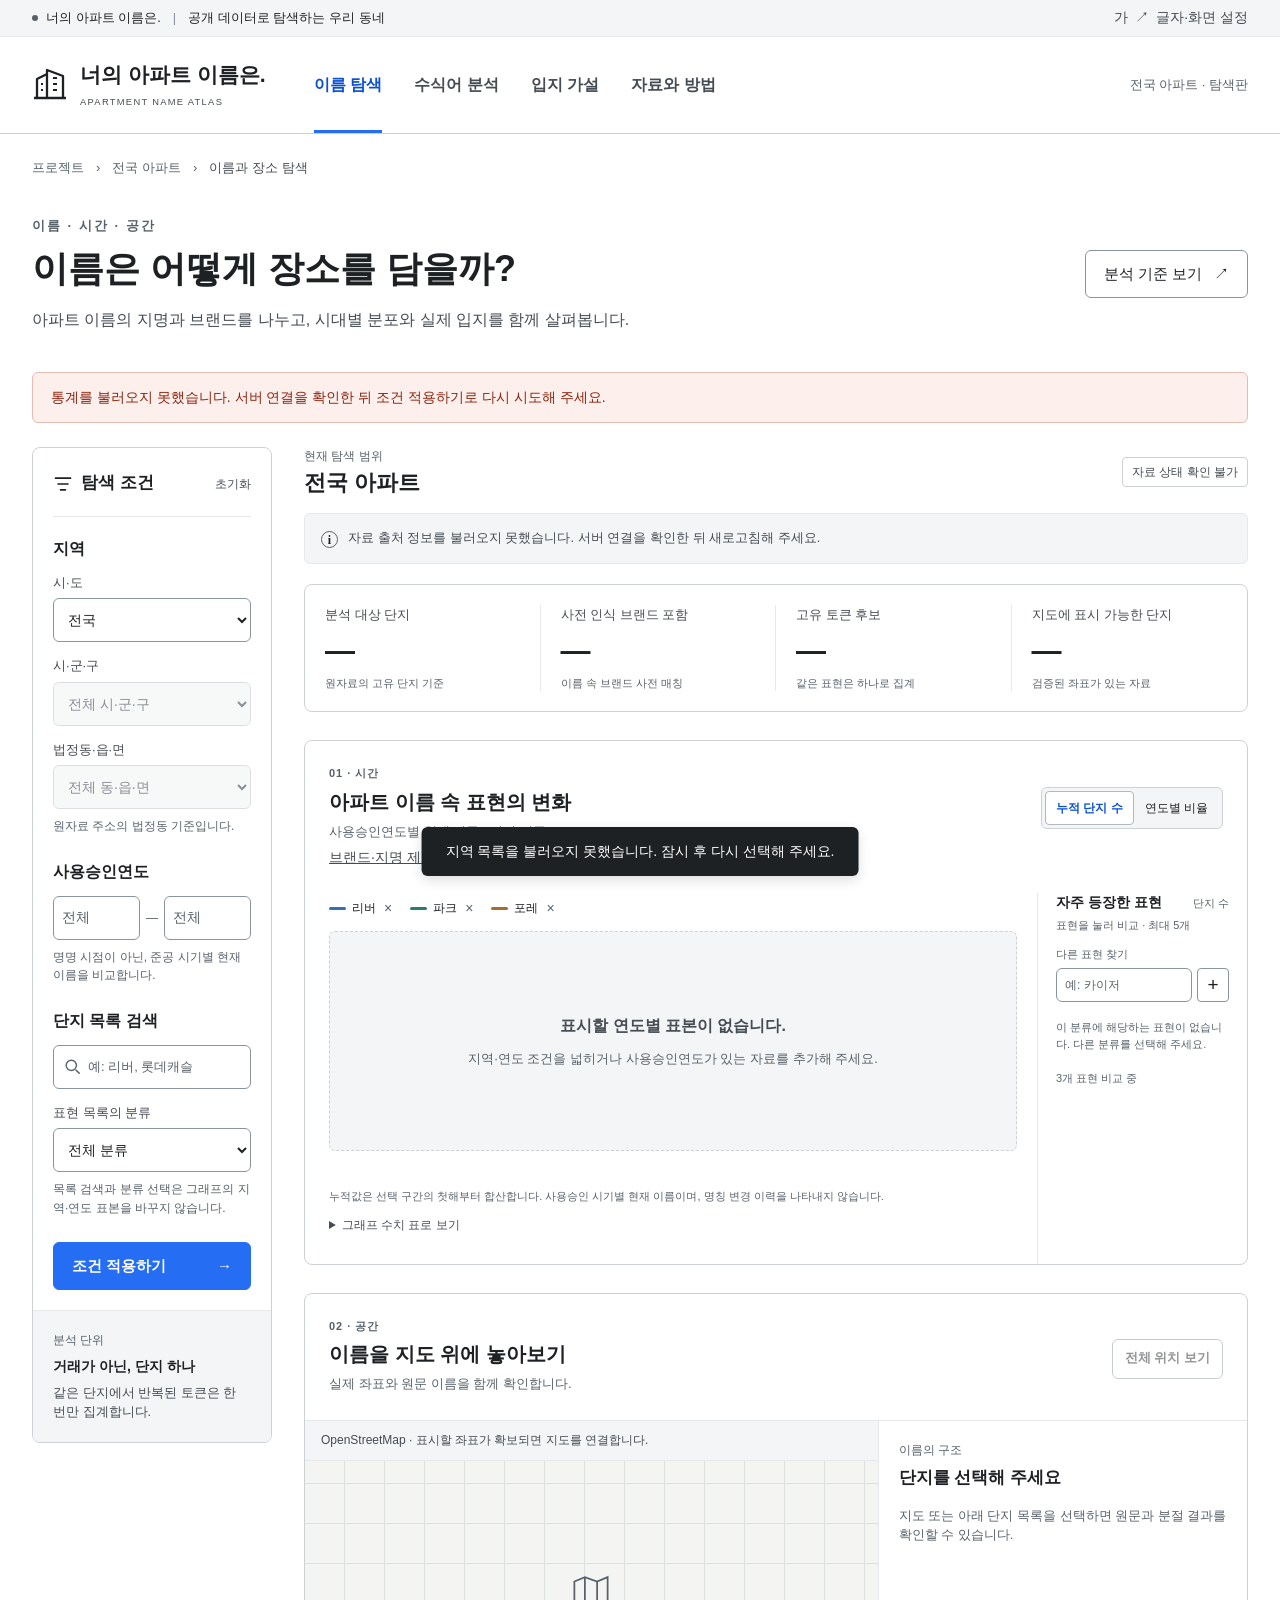
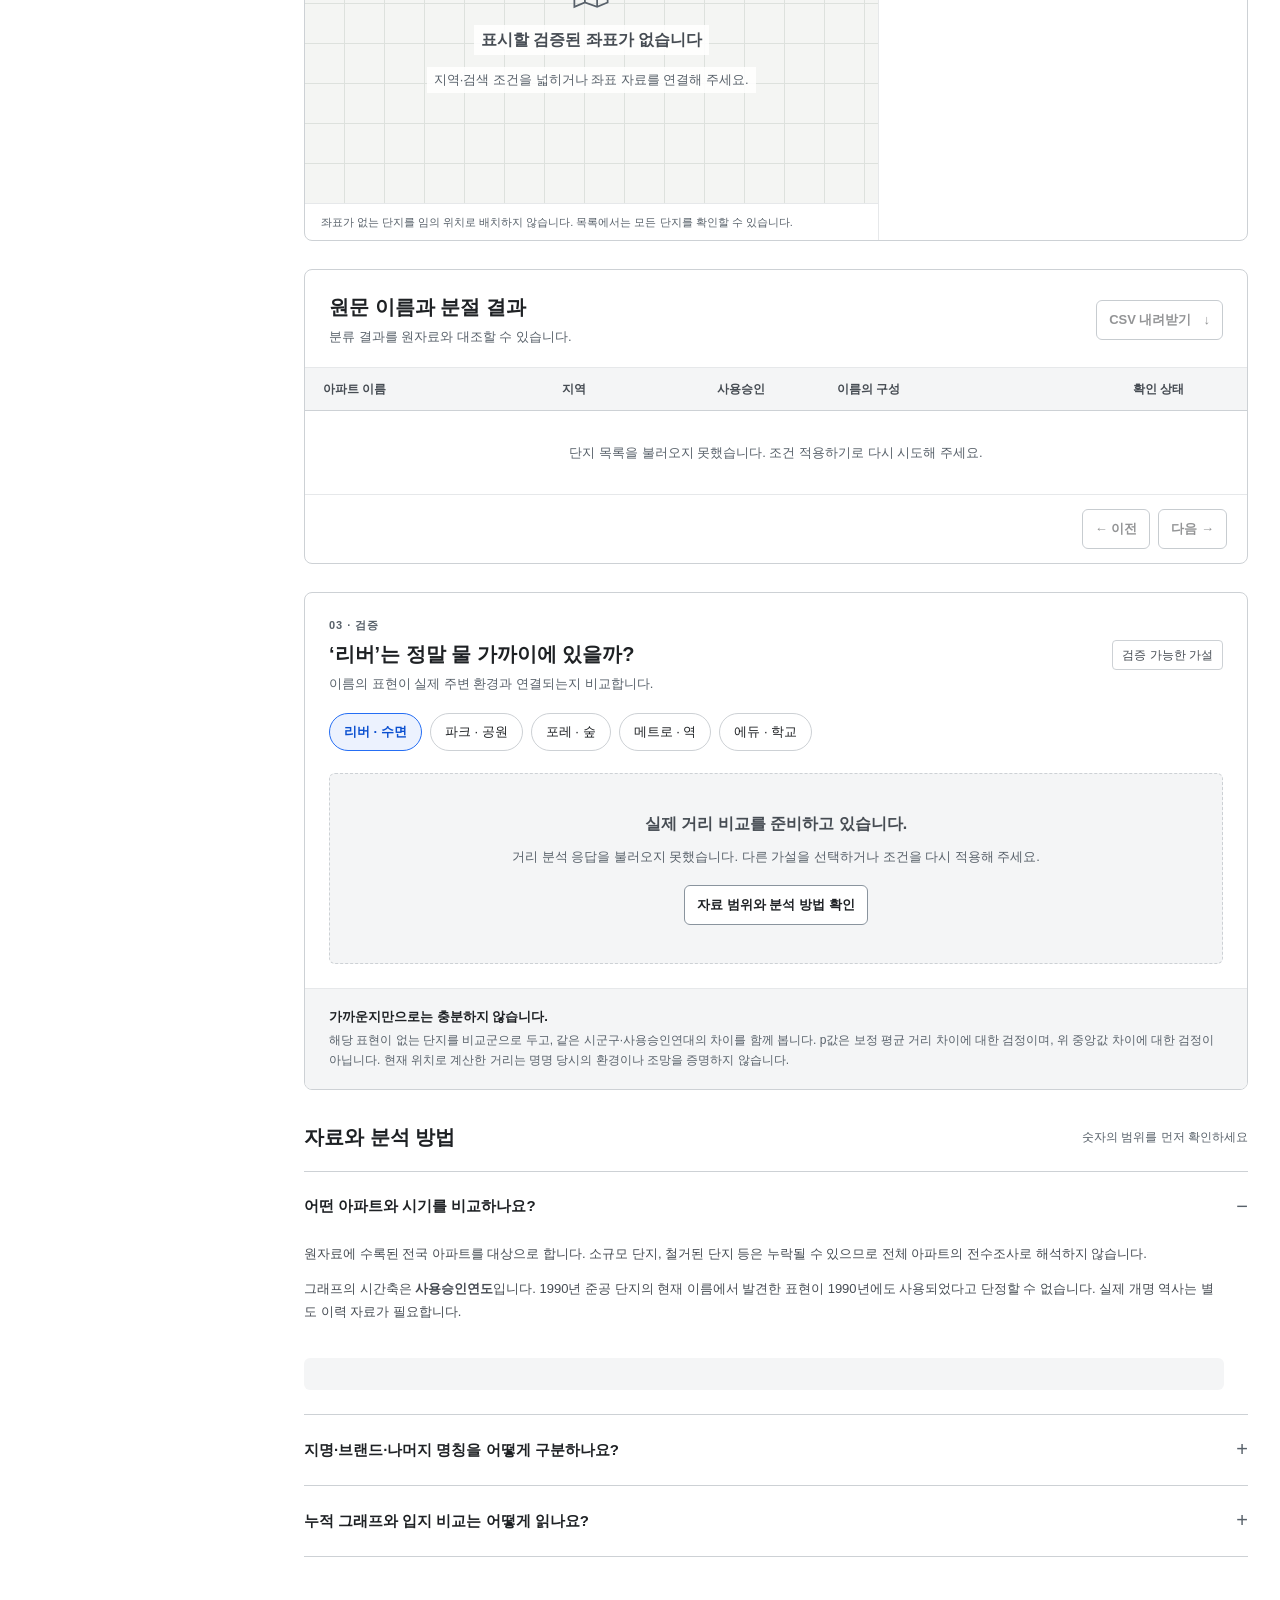
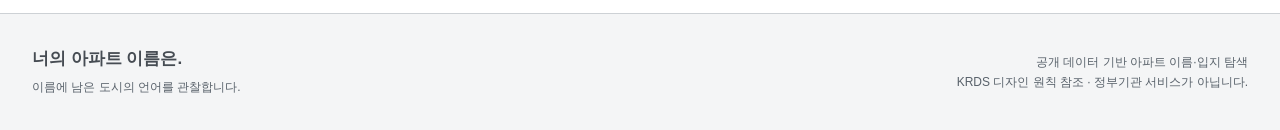
==== commit a458c171: "Analyze residual apartment-name modifiers with entity-protected NLP" ====
--- a/frontend/index.html
+++ b/frontend/index.html
@@ -17,7 +17,7 @@
   <header class="site-header">
     <div class="container header-inner">
       <a class="wordmark" href="#main" aria-label="너의 아파트 이름은. 처음으로"><svg viewBox="0 0 36 36" width="36" height="36" fill="none" aria-hidden="true"><path d="M5 31V12l10-5v24M15 31V3l16 6v22M2 31h32" stroke="currentColor" stroke-width="2.3" stroke-linejoin="round"/><path d="M21 11h4M21 17h4M21 23h4M9 17h2M9 23h2" stroke="currentColor" stroke-width="2.2"/></svg><span>너의 아파트 이름은.<small>APARTMENT NAME ATLAS</small></span></a>
-      <nav aria-label="주요 메뉴"><a href="#explore" class="active">이름 탐색</a><a href="#geography">입지 가설</a><a href="#methodology">자료와 방법</a></nav>
+      <nav aria-label="주요 메뉴"><a href="#explore" class="active">이름 탐색</a><a href="./modifiers.html">수식어 분석</a><a href="#geography">입지 가설</a><a href="#methodology">자료와 방법</a></nav>
       <span class="project-label">전국 아파트 · 탐색판</span>
     </div>
     <div id="display-panel" class="container display-panel" hidden><label for="font-scale">글자 크기<select id="font-scale"><option value="1">기본 100%</option><option value="1.1">크게 110%</option><option value="1.3">더 크게 130%</option><option value="1.5">가장 크게 150%</option></select></label><label class="checkbox-label"><input id="high-contrast" type="checkbox"> 선명한 화면</label></div>
@@ -42,8 +42,8 @@
         <div class="results-header"><div><span class="small-label">현재 탐색 범위</span><h2 id="scope-title">전국 아파트</h2></div><span id="dataset-badge" class="status-badge">자료 확인 중</span></div>
         <div id="data-notice" class="data-notice" role="status"><span class="info-symbol" aria-hidden="true">i</span><p>원자료와 분석 결과를 불러오고 있습니다.</p></div>
         <section class="metrics" aria-label="선택 범위 요약"><article><span>분석 대상 단지</span><strong id="metric-total">—</strong><small>원자료의 고유 단지 기준</small></article><article><span>사전 인식 브랜드 포함</span><strong id="metric-brand">—</strong><small id="metric-brand-note">이름 속 브랜드 사전 매칭</small></article><article><span>고유 토큰 후보</span><strong id="metric-tokens">—</strong><small>같은 표현은 하나로 집계</small></article><article><span>지도에 표시 가능한 단지</span><strong id="metric-geocoded">—</strong><small id="metric-geo-note">검증된 좌표가 있는 자료</small></article></section>
-        <section class="panel trend-panel" aria-labelledby="trend-title"><div class="panel-heading"><div><p class="section-index">01 · 시간</p><h2 id="trend-title">아파트 이름 속 표현의 변화</h2><p>사용승인연도별 현재 이름 · 단지 기준</p></div><div class="segmented-control" role="group" aria-label="그래프 지표"><button type="button" data-chart-mode="cumulative" aria-pressed="true">누적 단지 수</button><button type="button" data-chart-mode="share" aria-pressed="false">연도별 비율</button></div></div><div class="chart-layout"><div class="chart-main"><div id="chart-legend" class="chart-legend" aria-label="그래프 범례"></div><div id="trend-chart" class="chart-container"><div class="empty-state compact"><p>연도별 자료를 불러오고 있습니다.</p></div></div><p class="chart-note" id="chart-note">누적값은 선택 구간의 첫해부터 합산합니다. 명칭 변경 이력을 나타내지 않습니다.</p><details class="chart-data"><summary>그래프 수치 표로 보기</summary><div id="chart-table" class="table-scroll"></div></details></div><div class="ranking"><div class="ranking-heading"><h3>자주 등장한 표현</h3><span>단지 수</span></div><p class="field-help">표현을 눌러 비교 · 최대 5개</p><form id="token-form" class="token-search-form"><label for="token-search">다른 표현 찾기</label><div><input id="token-search" type="search" list="token-suggestions" autocomplete="off" placeholder="예: 카이저"><button type="submit" aria-label="입력한 표현을 그래프에 추가">+</button></div><datalist id="token-suggestions"></datalist></form><div id="token-ranking" class="ranking-list"></div><div id="token-selection-feedback" class="field-help" role="status"></div></div></div></section>
-        <section class="panel map-panel" aria-labelledby="map-title"><div class="panel-heading"><div><p class="section-index">02 · 공간</p><h2 id="map-title">이름을 지도 위에 놓아보기</h2><p>실제 좌표와 원문 이름을 함께 확인합니다.</p><p id="place-match-note"></p></div><button class="outline-button small" id="fit-map" type="button">전체 위치 보기</button></div><div class="map-layout"><div class="map-column"><div id="map-provider-status" class="map-provider-status" role="status">지도 설정을 확인하고 있습니다.</div><div id="map" tabindex="0" role="region" aria-label="아파트 위치 지도"><div class="map-placeholder"><svg viewBox="0 0 48 48" width="42" height="42" fill="none" aria-hidden="true"><path d="m5 12 12-5 14 5 12-5v29l-12 5-14-5-12 5V12Z" stroke="currentColor" stroke-width="2"/><path d="M17 7v29M31 12v29" stroke="currentColor" stroke-width="2"/></svg><strong>위치 정보를 확인하고 있습니다</strong><p>확인된 좌표만 지도에 표시합니다.</p></div></div><p id="map-note" class="map-note">기본 지도 연결 대기 · 좌표 미확인 단지는 지도에서 제외</p></div><aside class="name-detail" aria-labelledby="name-detail-title"><div class="detail-heading"><span class="small-label" id="detail-label">이름의 구조</span><h3 id="name-detail-title">단지를 선택해 주세요</h3></div><div id="detail-content"><p class="muted">지도 또는 아래 단지 목록을 선택하면 원문과 분절 결과를 확인할 수 있습니다.</p><div class="example-box"><span class="small-label">사용자 지정 분절 예시</span><p class="example-name">화명카이저롯데캐슬</p><div class="token-chips"><span class="token-chip place">화명<small>지명 후보</small></span><span class="token-chip brand">카이저<small>브랜드</small></span><span class="token-chip brand">롯데캐슬<small>브랜드</small></span></div><p class="field-help">롯데는 기업 관계로 연결하며, 롯데캐슬 안에서 다시 세지 않습니다. 이 예시는 통계에 포함되지 않습니다.</p></div></div></aside></div></section>
+        <section class="panel trend-panel" aria-labelledby="trend-title"><div class="panel-heading"><div><p class="section-index">01 · 시간</p><h2 id="trend-title">아파트 이름 속 표현의 변화</h2><p>사용승인연도별 현재 이름 · 단지 기준</p><a class="text-button" href="./modifiers.html">브랜드·지명 제외 수식어 분석 <span aria-hidden="true">↗</span></a></div><div class="segmented-control" role="group" aria-label="그래프 지표"><button type="button" data-chart-mode="cumulative" aria-pressed="true">누적 단지 수</button><button type="button" data-chart-mode="share" aria-pressed="false">연도별 비율</button></div></div><div class="chart-layout"><div class="chart-main"><div id="chart-legend" class="chart-legend" aria-label="그래프 범례"></div><div id="trend-chart" class="chart-container"><div class="empty-state compact"><p>연도별 자료를 불러오고 있습니다.</p></div></div><p class="chart-note" id="chart-note">누적값은 선택 구간의 첫해부터 합산합니다. 명칭 변경 이력을 나타내지 않습니다.</p><details class="chart-data"><summary>그래프 수치 표로 보기</summary><div id="chart-table" class="table-scroll"></div></details></div><div class="ranking"><div class="ranking-heading"><h3>자주 등장한 표현</h3><span>단지 수</span></div><p class="field-help">표현을 눌러 비교 · 최대 5개</p><form id="token-form" class="token-search-form"><label for="token-search">다른 표현 찾기</label><div><input id="token-search" type="search" list="token-suggestions" autocomplete="off" placeholder="예: 카이저"><button type="submit" aria-label="입력한 표현을 그래프에 추가">+</button></div><datalist id="token-suggestions"></datalist></form><div id="token-ranking" class="ranking-list"></div><div id="token-selection-feedback" class="field-help" role="status"></div></div></div></section>
+        <section class="panel map-panel" aria-labelledby="map-title"><div class="panel-heading"><div><p class="section-index">02 · 공간</p><h2 id="map-title">이름을 지도 위에 놓아보기</h2><p>실제 좌표와 원문 이름을 함께 확인합니다.</p><p id="place-match-note"></p></div><button class="outline-button small" id="fit-map" type="button">전체 위치 보기</button></div><div class="map-layout"><div class="map-column"><div id="map-provider-status" class="map-provider-status" role="status">지도 설정을 확인하고 있습니다.</div><div id="map" tabindex="0" role="region" aria-label="아파트 위치 지도"><div class="map-placeholder"><svg viewBox="0 0 48 48" width="42" height="42" fill="none" aria-hidden="true"><path d="m5 12 12-5 14 5 12-5v29l-12 5-14-5-12 5V12Z" stroke="currentColor" stroke-width="2"/><path d="M17 7v29M31 12v29" stroke="currentColor" stroke-width="2"/></svg><strong>위치 정보를 확인하고 있습니다</strong><p>확인된 좌표만 지도에 표시합니다.</p></div></div><p id="map-note" class="map-note">기본 지도 연결 대기 · 좌표 미확인 단지는 지도에서 제외</p></div><aside class="name-detail" aria-labelledby="name-detail-title"><div class="detail-heading"><span class="small-label" id="detail-label">이름의 구조</span><h3 id="name-detail-title">단지를 선택해 주세요</h3></div><div id="detail-content"><p class="muted">지도 또는 아래 단지 목록을 선택하면 원문과 분절 결과를 확인할 수 있습니다.</p></div></aside></div></section>
         <section class="panel apartments-panel" aria-labelledby="apartments-title"><div class="panel-heading"><div><h2 id="apartments-title">원문 이름과 분절 결과</h2><p id="table-description">분류 결과를 원자료와 대조할 수 있습니다.</p></div><button type="button" id="download-csv" class="outline-button small" disabled>CSV 내려받기 <span aria-hidden="true">↓</span></button></div><div class="table-scroll"><table class="apartments-table"><thead><tr><th scope="col">아파트 이름</th><th scope="col">지역</th><th scope="col">사용승인</th><th scope="col">이름의 구성</th><th scope="col">확인 상태</th></tr></thead><tbody id="apartments-body"><tr><td colspan="5" class="table-empty">단지 목록을 불러오고 있습니다.</td></tr></tbody></table></div><div class="pagination"><span id="pagination-info"></span><div><button class="outline-button small" id="prev-page" type="button" disabled>← 이전</button><button class="outline-button small" id="next-page" type="button" disabled>다음 →</button></div></div></section>
         <section id="geography" class="panel geography-panel" aria-labelledby="geography-title"><div class="panel-heading"><div><p class="section-index">03 · 검증</p><h2 id="geography-title">‘리버’는 정말 강 가까이에 있을까?</h2><p>이름의 표현이 실제 주변 환경과 연결되는지 비교합니다.</p></div><span class="neutral-badge">검증 가능한 가설</span></div><div id="hypothesis-tabs" class="hypothesis-tabs" role="group" aria-label="입지 가설 선택"><button type="button" data-hypothesis="river" aria-pressed="true">리버 · 수면</button><button type="button" data-hypothesis="park" aria-pressed="false">파크 · 공원</button><button type="button" data-hypothesis="forest" aria-pressed="false">포레 · 숲</button><button type="button" data-hypothesis="metro" aria-pressed="false">메트로 · 역</button><button type="button" data-hypothesis="school" aria-pressed="false">에듀 · 학교</button></div><div id="hypothesis-content" class="hypothesis-content"><div class="empty-state"><strong>이름과 지리 자료를 연결하고 있습니다.</strong><p>단지별 좌표와 지형·시설 자료가 모두 확보된 경우에만 실제 거리를 계산합니다.</p></div></div><div class="method-callout"><strong>가까운지만으로는 충분하지 않습니다.</strong><p>해당 표현이 없는 단지를 비교군으로 두고, 같은 시군구·사용승인연대의 차이를 함께 봅니다. p값은 보정 평균 거리 차이에 대한 검정이며, 위 중앙값 차이에 대한 검정이 아닙니다. 현재 위치로 계산한 거리는 명명 당시의 환경이나 조망을 증명하지 않습니다.</p></div></section>
         <section id="methodology" class="methodology" aria-labelledby="method-title"><div class="method-title"><h2 id="method-title">자료와 분석 방법</h2><span class="small-label">숫자의 범위를 먼저 확인하세요</span></div><details open><summary>어떤 아파트와 시기를 비교하나요?</summary><div class="details-body"><p id="source-description">원자료에 수록된 전국 아파트를 대상으로 합니다. 소규모 단지, 철거된 단지 등은 누락될 수 있으므로 전체 아파트의 전수조사로 해석하지 않습니다.</p><p>그래프의 시간축은 <strong>사용승인연도</strong>입니다. 1990년 준공 단지의 현재 이름에서 발견한 표현이 1990년에도 사용되었다고 단정할 수 없습니다. 실제 개명 역사는 별도 이력 자료가 필요합니다.</p><div id="source-links" class="source-links"></div><div id="data-warnings" class="data-warnings"></div></div></details><details><summary>지명·브랜드·나머지 명칭을 어떻게 구분하나요?</summary><div class="details-body"><p>긴 브랜드 명칭을 우선 보존하고, 주소와 지역명 사전을 대조해 지명 후보를 찾습니다. 한 이름에 여러 브랜드를 허용합니다. 자연 표현, 기타 수식어, 주거 유형과 미분류 문자열도 별도로 남깁니다.</p><p><strong>롯데캐슬과 카이저는 각각 브랜드</strong>입니다. 롯데는 기업·그룹 관계로 연결하고 롯데캐슬 내부에서 표면 토큰으로 중복 집계하지 않습니다. 분류는 탐색용 사전 매칭이며 수동 검토가 필요한 후보를 함께 표시합니다.</p></div></details><details><summary>누적 그래프와 입지 비교는 어떻게 읽나요?</summary><div class="details-body"><p>누적 단지 수는 선택한 연도 구간의 첫해부터 해당 표현을 포함한 고유 단지를 합산합니다. 연도별 비율은 같은 해 사용승인된 유효 단지를 분모로 계산합니다. 여러 표현이 공존하므로 토큰 비율의 합은 100%를 넘을 수 있습니다.</p><p>입지는 단지의 실제 좌표에서 대상 지형·시설까지 측정한 거리로 비교합니다. 출처가 확인되지 않거나 누락된 값은 추정해 채우지 않습니다. 지리적 연관성은 작명 의도, 주택 가격 효과, 실제 조망과 구분합니다.</p></div></details></section>
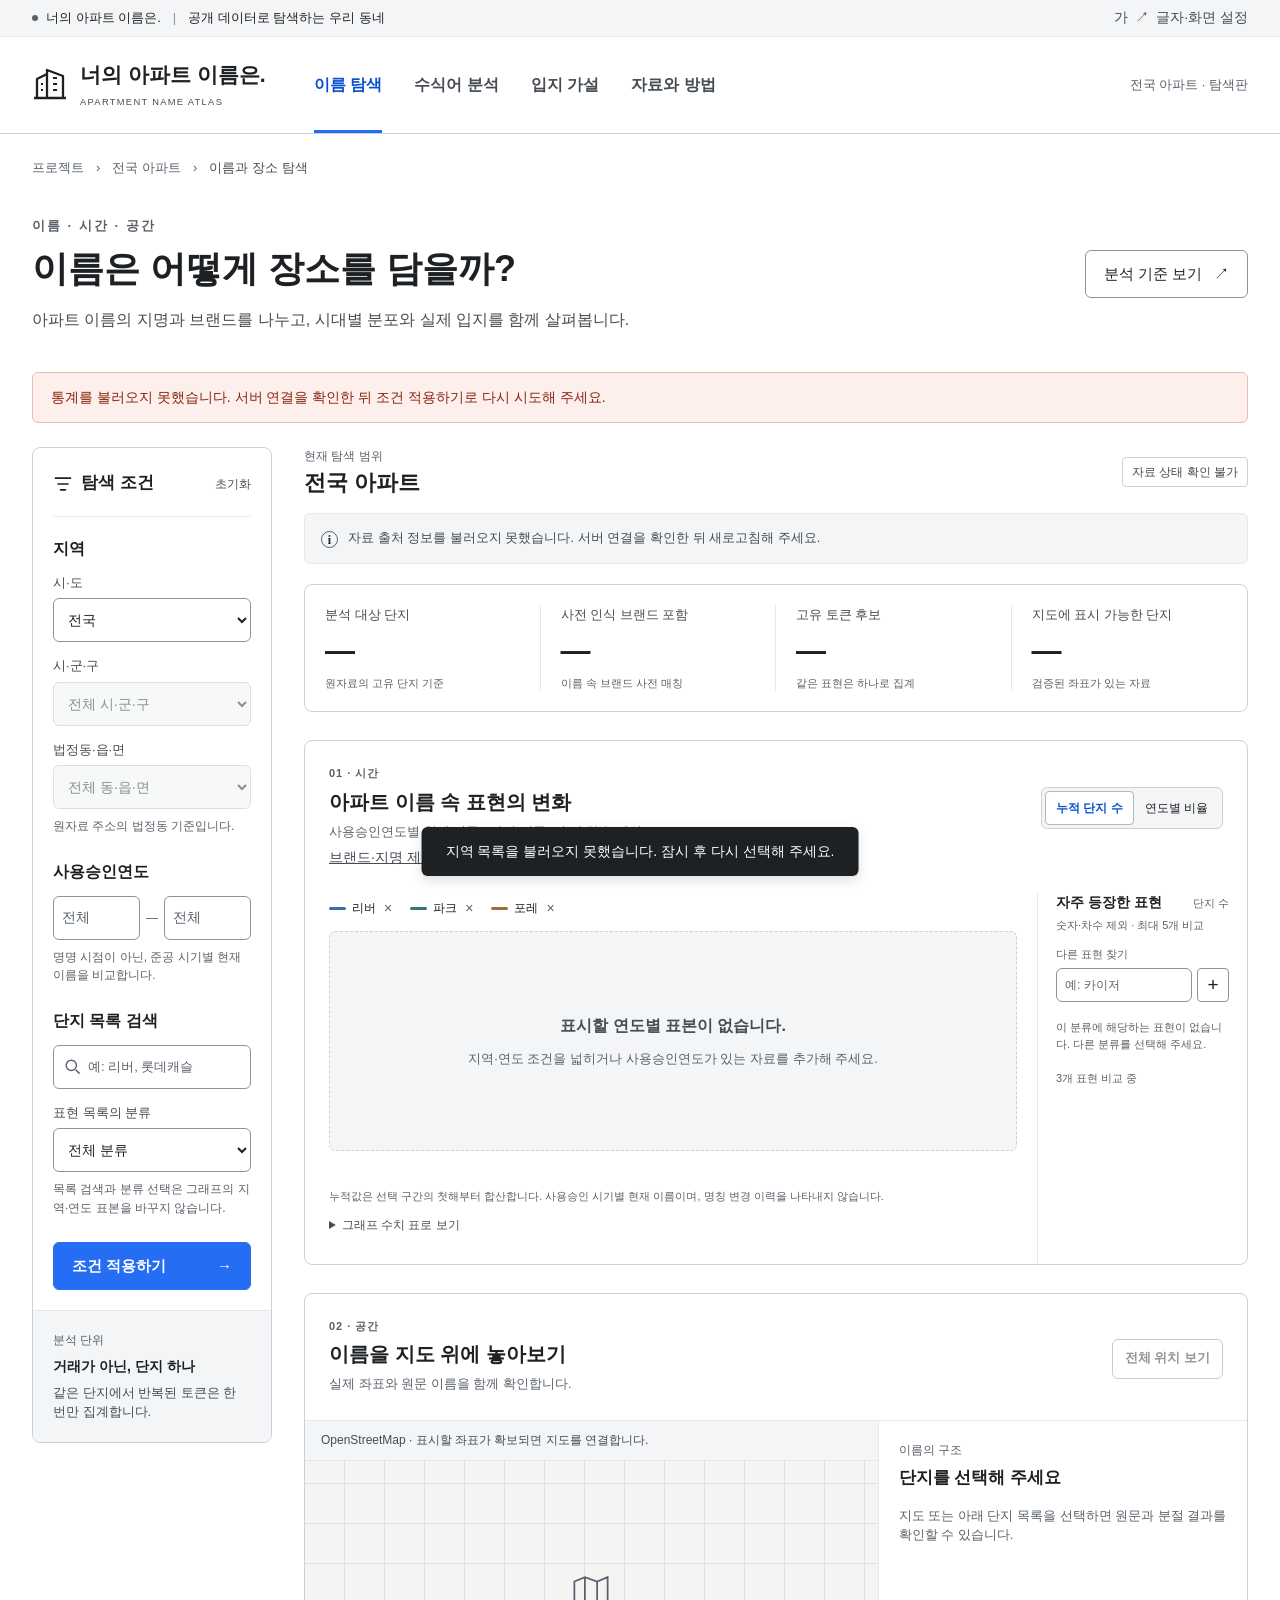
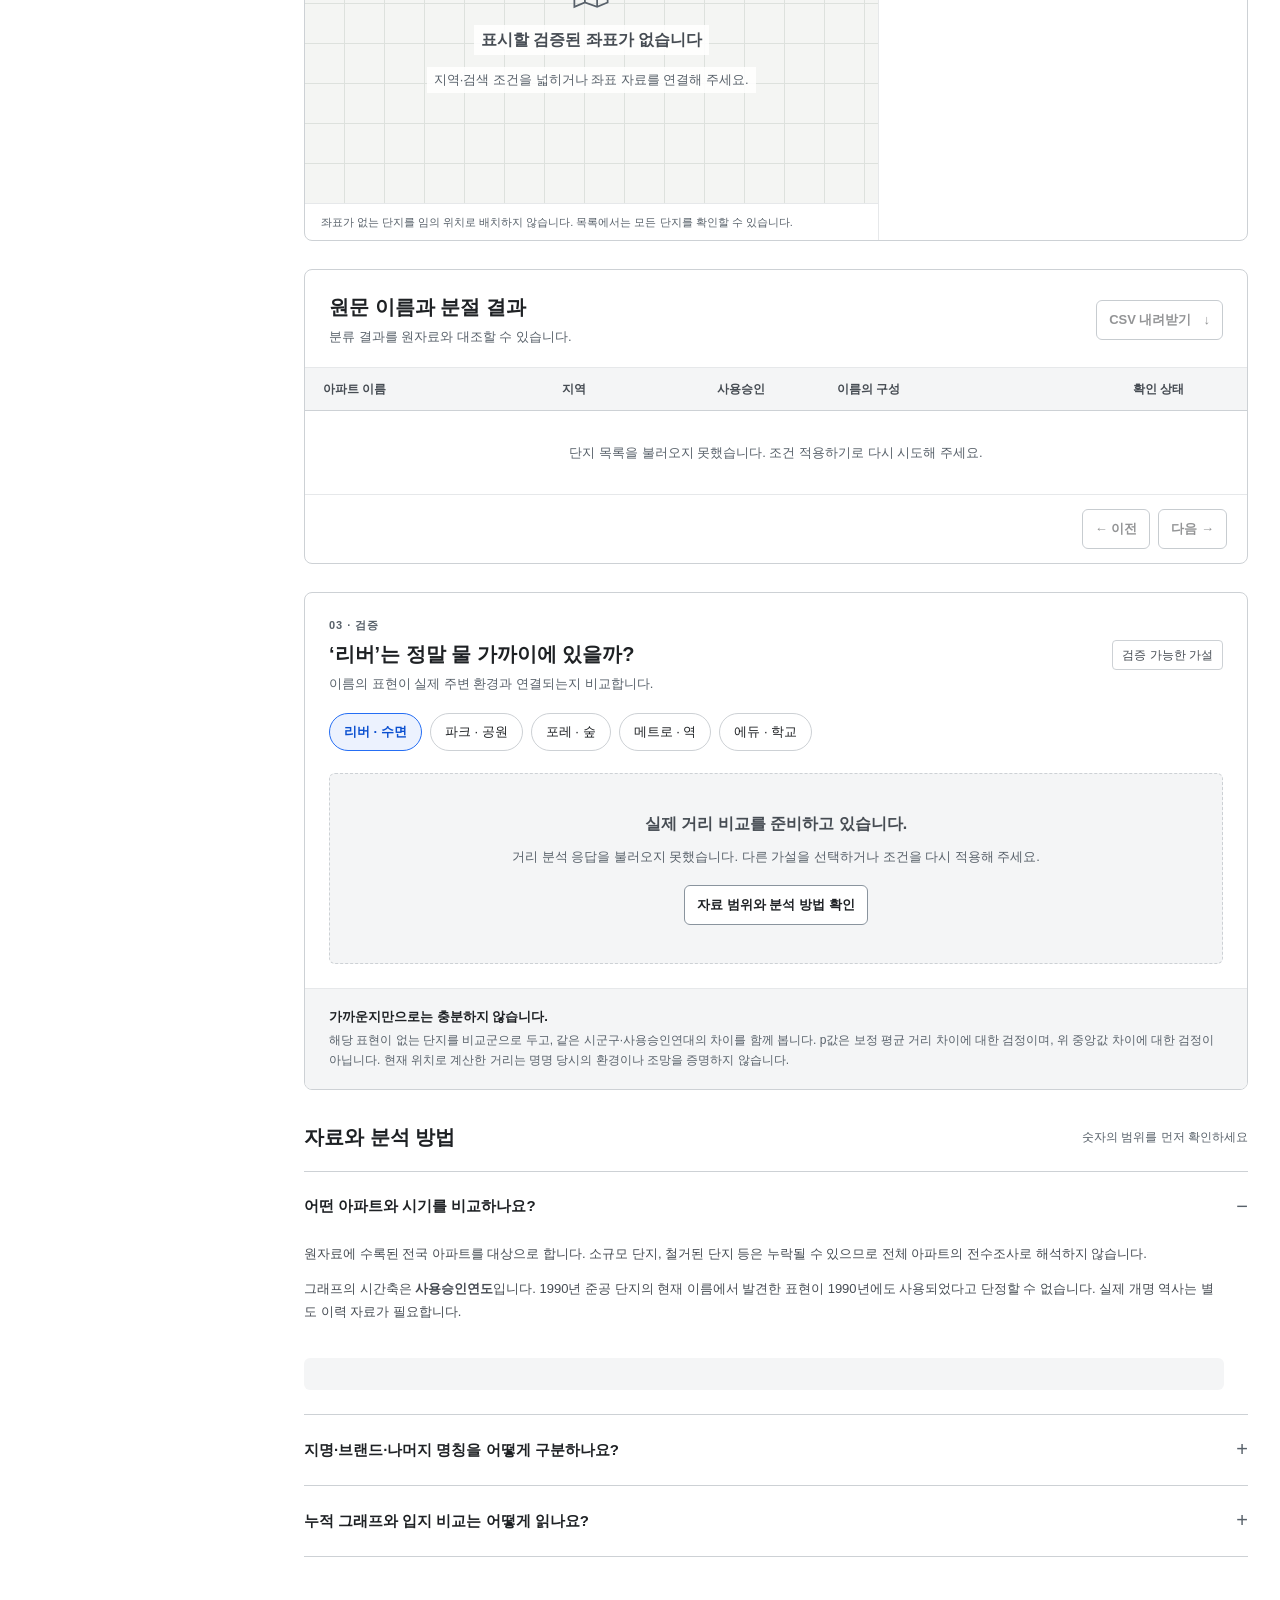
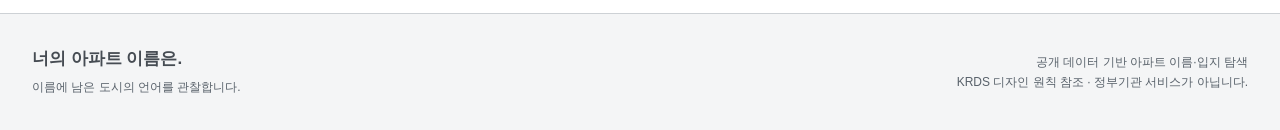
==== commit f4b51522: "Exclude numeric phase labels from token rankings and trends" ====
--- a/frontend/index.html
+++ b/frontend/index.html
@@ -32,7 +32,7 @@
           <div class="filter-heading"><h2 id="filter-title"><svg width="20" height="20" viewBox="0 0 24 24" fill="none" aria-hidden="true"><path d="M3 5h18M6 12h12M9 19h6" stroke="currentColor" stroke-width="2" stroke-linecap="round"/></svg>탐색 조건</h2><button id="reset-filters" type="button" class="text-button">초기화</button></div>
           <fieldset><legend>지역</legend><label for="sido">시·도</label><select id="sido" name="sido"><option value="">전국</option></select><label for="sigungu">시·군·구</label><select id="sigungu" name="sigungu" disabled><option value="">전체 시·군·구</option></select><label for="dong">법정동·읍·면</label><select id="dong" name="dong" disabled><option value="">전체 동·읍·면</option></select><p class="field-help">원자료 주소의 법정동 기준입니다.</p></fieldset>
           <fieldset><legend>사용승인연도</legend><div class="year-inputs"><label class="sr-only" for="year-from">시작 연도</label><input id="year-from" name="year_from" type="number" min="1900" max="2100" placeholder="전체"><span aria-hidden="true">—</span><label class="sr-only" for="year-to">종료 연도</label><input id="year-to" name="year_to" type="number" min="1900" max="2100" placeholder="전체"></div><p class="field-help">명명 시점이 아닌, 준공 시기별 현재 이름을 비교합니다.</p></fieldset>
-          <fieldset><legend>단지 목록 검색</legend><label class="sr-only" for="name-search">아파트 이름 또는 표현</label><div class="search-input"><svg width="19" height="19" viewBox="0 0 24 24" fill="none" aria-hidden="true"><circle cx="10.5" cy="10.5" r="6.5" stroke="currentColor" stroke-width="1.8"/><path d="m16 16 5 5" stroke="currentColor" stroke-width="1.8"/></svg><input id="name-search" name="q" type="search" placeholder="예: 리버, 롯데캐슬"></div><label for="category">표현 목록의 분류</label><select id="category" name="category"><option value="">전체 분류</option><option value="place">지명</option><option value="brand">브랜드</option><option value="company">기업·그룹</option><option value="nature">자연 표현</option><option value="premium">기타 수식어</option><option value="building_type">주거 유형</option><option value="number">차수·숫자</option><option value="unclassified">개별 명칭·미분류</option></select><p class="field-help">목록 검색과 분류 선택은 그래프의 지역·연도 표본을 바꾸지 않습니다.</p></fieldset>
+          <fieldset><legend>단지 목록 검색</legend><label class="sr-only" for="name-search">아파트 이름 또는 표현</label><div class="search-input"><svg width="19" height="19" viewBox="0 0 24 24" fill="none" aria-hidden="true"><circle cx="10.5" cy="10.5" r="6.5" stroke="currentColor" stroke-width="1.8"/><path d="m16 16 5 5" stroke="currentColor" stroke-width="1.8"/></svg><input id="name-search" name="q" type="search" placeholder="예: 리버, 롯데캐슬"></div><label for="category">표현 목록의 분류</label><select id="category" name="category"><option value="">전체 분류</option><option value="place">지명</option><option value="brand">브랜드</option><option value="company">기업·그룹</option><option value="nature">자연 표현</option><option value="premium">기타 수식어</option><option value="building_type">주거 유형</option><option value="unclassified">개별 명칭·미분류</option></select><p class="field-help">목록 검색과 분류 선택은 그래프의 지역·연도 표본을 바꾸지 않습니다.</p></fieldset>
           <p id="filter-error" class="field-error" role="alert" hidden></p>
           <button class="primary-button apply-button" type="submit">조건 적용하기 <span aria-hidden="true">→</span></button>
         </form>
@@ -42,7 +42,7 @@
         <div class="results-header"><div><span class="small-label">현재 탐색 범위</span><h2 id="scope-title">전국 아파트</h2></div><span id="dataset-badge" class="status-badge">자료 확인 중</span></div>
         <div id="data-notice" class="data-notice" role="status"><span class="info-symbol" aria-hidden="true">i</span><p>원자료와 분석 결과를 불러오고 있습니다.</p></div>
         <section class="metrics" aria-label="선택 범위 요약"><article><span>분석 대상 단지</span><strong id="metric-total">—</strong><small>원자료의 고유 단지 기준</small></article><article><span>사전 인식 브랜드 포함</span><strong id="metric-brand">—</strong><small id="metric-brand-note">이름 속 브랜드 사전 매칭</small></article><article><span>고유 토큰 후보</span><strong id="metric-tokens">—</strong><small>같은 표현은 하나로 집계</small></article><article><span>지도에 표시 가능한 단지</span><strong id="metric-geocoded">—</strong><small id="metric-geo-note">검증된 좌표가 있는 자료</small></article></section>
-        <section class="panel trend-panel" aria-labelledby="trend-title"><div class="panel-heading"><div><p class="section-index">01 · 시간</p><h2 id="trend-title">아파트 이름 속 표현의 변화</h2><p>사용승인연도별 현재 이름 · 단지 기준</p><a class="text-button" href="./modifiers.html">브랜드·지명 제외 수식어 분석 <span aria-hidden="true">↗</span></a></div><div class="segmented-control" role="group" aria-label="그래프 지표"><button type="button" data-chart-mode="cumulative" aria-pressed="true">누적 단지 수</button><button type="button" data-chart-mode="share" aria-pressed="false">연도별 비율</button></div></div><div class="chart-layout"><div class="chart-main"><div id="chart-legend" class="chart-legend" aria-label="그래프 범례"></div><div id="trend-chart" class="chart-container"><div class="empty-state compact"><p>연도별 자료를 불러오고 있습니다.</p></div></div><p class="chart-note" id="chart-note">누적값은 선택 구간의 첫해부터 합산합니다. 명칭 변경 이력을 나타내지 않습니다.</p><details class="chart-data"><summary>그래프 수치 표로 보기</summary><div id="chart-table" class="table-scroll"></div></details></div><div class="ranking"><div class="ranking-heading"><h3>자주 등장한 표현</h3><span>단지 수</span></div><p class="field-help">표현을 눌러 비교 · 최대 5개</p><form id="token-form" class="token-search-form"><label for="token-search">다른 표현 찾기</label><div><input id="token-search" type="search" list="token-suggestions" autocomplete="off" placeholder="예: 카이저"><button type="submit" aria-label="입력한 표현을 그래프에 추가">+</button></div><datalist id="token-suggestions"></datalist></form><div id="token-ranking" class="ranking-list"></div><div id="token-selection-feedback" class="field-help" role="status"></div></div></div></section>
+        <section class="panel trend-panel" aria-labelledby="trend-title"><div class="panel-heading"><div><p class="section-index">01 · 시간</p><h2 id="trend-title">아파트 이름 속 표현의 변화</h2><p>사용승인연도별 현재 이름 · 단지 기준 · 숫자·차수 제외</p><a class="text-button" href="./modifiers.html">브랜드·지명 제외 수식어 분석 <span aria-hidden="true">↗</span></a></div><div class="segmented-control" role="group" aria-label="그래프 지표"><button type="button" data-chart-mode="cumulative" aria-pressed="true">누적 단지 수</button><button type="button" data-chart-mode="share" aria-pressed="false">연도별 비율</button></div></div><div class="chart-layout"><div class="chart-main"><div id="chart-legend" class="chart-legend" aria-label="그래프 범례"></div><div id="trend-chart" class="chart-container"><div class="empty-state compact"><p>연도별 자료를 불러오고 있습니다.</p></div></div><p class="chart-note" id="chart-note">누적값은 선택 구간의 첫해부터 합산합니다. 명칭 변경 이력을 나타내지 않습니다.</p><details class="chart-data"><summary>그래프 수치 표로 보기</summary><div id="chart-table" class="table-scroll"></div></details></div><div class="ranking"><div class="ranking-heading"><h3>자주 등장한 표현</h3><span>단지 수</span></div><p class="field-help">숫자·차수 제외 · 최대 5개 비교</p><form id="token-form" class="token-search-form"><label for="token-search">다른 표현 찾기</label><div><input id="token-search" type="search" aria-describedby="token-selection-feedback" list="token-suggestions" autocomplete="off" placeholder="예: 카이저"><button type="submit" aria-label="입력한 표현을 그래프에 추가">+</button></div><datalist id="token-suggestions"></datalist></form><div id="token-ranking" class="ranking-list"></div><div id="token-selection-feedback" class="field-help" role="status"></div></div></div></section>
         <section class="panel map-panel" aria-labelledby="map-title"><div class="panel-heading"><div><p class="section-index">02 · 공간</p><h2 id="map-title">이름을 지도 위에 놓아보기</h2><p>실제 좌표와 원문 이름을 함께 확인합니다.</p><p id="place-match-note"></p></div><button class="outline-button small" id="fit-map" type="button">전체 위치 보기</button></div><div class="map-layout"><div class="map-column"><div id="map-provider-status" class="map-provider-status" role="status">지도 설정을 확인하고 있습니다.</div><div id="map" tabindex="0" role="region" aria-label="아파트 위치 지도"><div class="map-placeholder"><svg viewBox="0 0 48 48" width="42" height="42" fill="none" aria-hidden="true"><path d="m5 12 12-5 14 5 12-5v29l-12 5-14-5-12 5V12Z" stroke="currentColor" stroke-width="2"/><path d="M17 7v29M31 12v29" stroke="currentColor" stroke-width="2"/></svg><strong>위치 정보를 확인하고 있습니다</strong><p>확인된 좌표만 지도에 표시합니다.</p></div></div><p id="map-note" class="map-note">기본 지도 연결 대기 · 좌표 미확인 단지는 지도에서 제외</p></div><aside class="name-detail" aria-labelledby="name-detail-title"><div class="detail-heading"><span class="small-label" id="detail-label">이름의 구조</span><h3 id="name-detail-title">단지를 선택해 주세요</h3></div><div id="detail-content"><p class="muted">지도 또는 아래 단지 목록을 선택하면 원문과 분절 결과를 확인할 수 있습니다.</p></div></aside></div></section>
         <section class="panel apartments-panel" aria-labelledby="apartments-title"><div class="panel-heading"><div><h2 id="apartments-title">원문 이름과 분절 결과</h2><p id="table-description">분류 결과를 원자료와 대조할 수 있습니다.</p></div><button type="button" id="download-csv" class="outline-button small" disabled>CSV 내려받기 <span aria-hidden="true">↓</span></button></div><div class="table-scroll"><table class="apartments-table"><thead><tr><th scope="col">아파트 이름</th><th scope="col">지역</th><th scope="col">사용승인</th><th scope="col">이름의 구성</th><th scope="col">확인 상태</th></tr></thead><tbody id="apartments-body"><tr><td colspan="5" class="table-empty">단지 목록을 불러오고 있습니다.</td></tr></tbody></table></div><div class="pagination"><span id="pagination-info"></span><div><button class="outline-button small" id="prev-page" type="button" disabled>← 이전</button><button class="outline-button small" id="next-page" type="button" disabled>다음 →</button></div></div></section>
         <section id="geography" class="panel geography-panel" aria-labelledby="geography-title"><div class="panel-heading"><div><p class="section-index">03 · 검증</p><h2 id="geography-title">‘리버’는 정말 강 가까이에 있을까?</h2><p>이름의 표현이 실제 주변 환경과 연결되는지 비교합니다.</p></div><span class="neutral-badge">검증 가능한 가설</span></div><div id="hypothesis-tabs" class="hypothesis-tabs" role="group" aria-label="입지 가설 선택"><button type="button" data-hypothesis="river" aria-pressed="true">리버 · 수면</button><button type="button" data-hypothesis="park" aria-pressed="false">파크 · 공원</button><button type="button" data-hypothesis="forest" aria-pressed="false">포레 · 숲</button><button type="button" data-hypothesis="metro" aria-pressed="false">메트로 · 역</button><button type="button" data-hypothesis="school" aria-pressed="false">에듀 · 학교</button></div><div id="hypothesis-content" class="hypothesis-content"><div class="empty-state"><strong>이름과 지리 자료를 연결하고 있습니다.</strong><p>단지별 좌표와 지형·시설 자료가 모두 확보된 경우에만 실제 거리를 계산합니다.</p></div></div><div class="method-callout"><strong>가까운지만으로는 충분하지 않습니다.</strong><p>해당 표현이 없는 단지를 비교군으로 두고, 같은 시군구·사용승인연대의 차이를 함께 봅니다. p값은 보정 평균 거리 차이에 대한 검정이며, 위 중앙값 차이에 대한 검정이 아닙니다. 현재 위치로 계산한 거리는 명명 당시의 환경이나 조망을 증명하지 않습니다.</p></div></section>
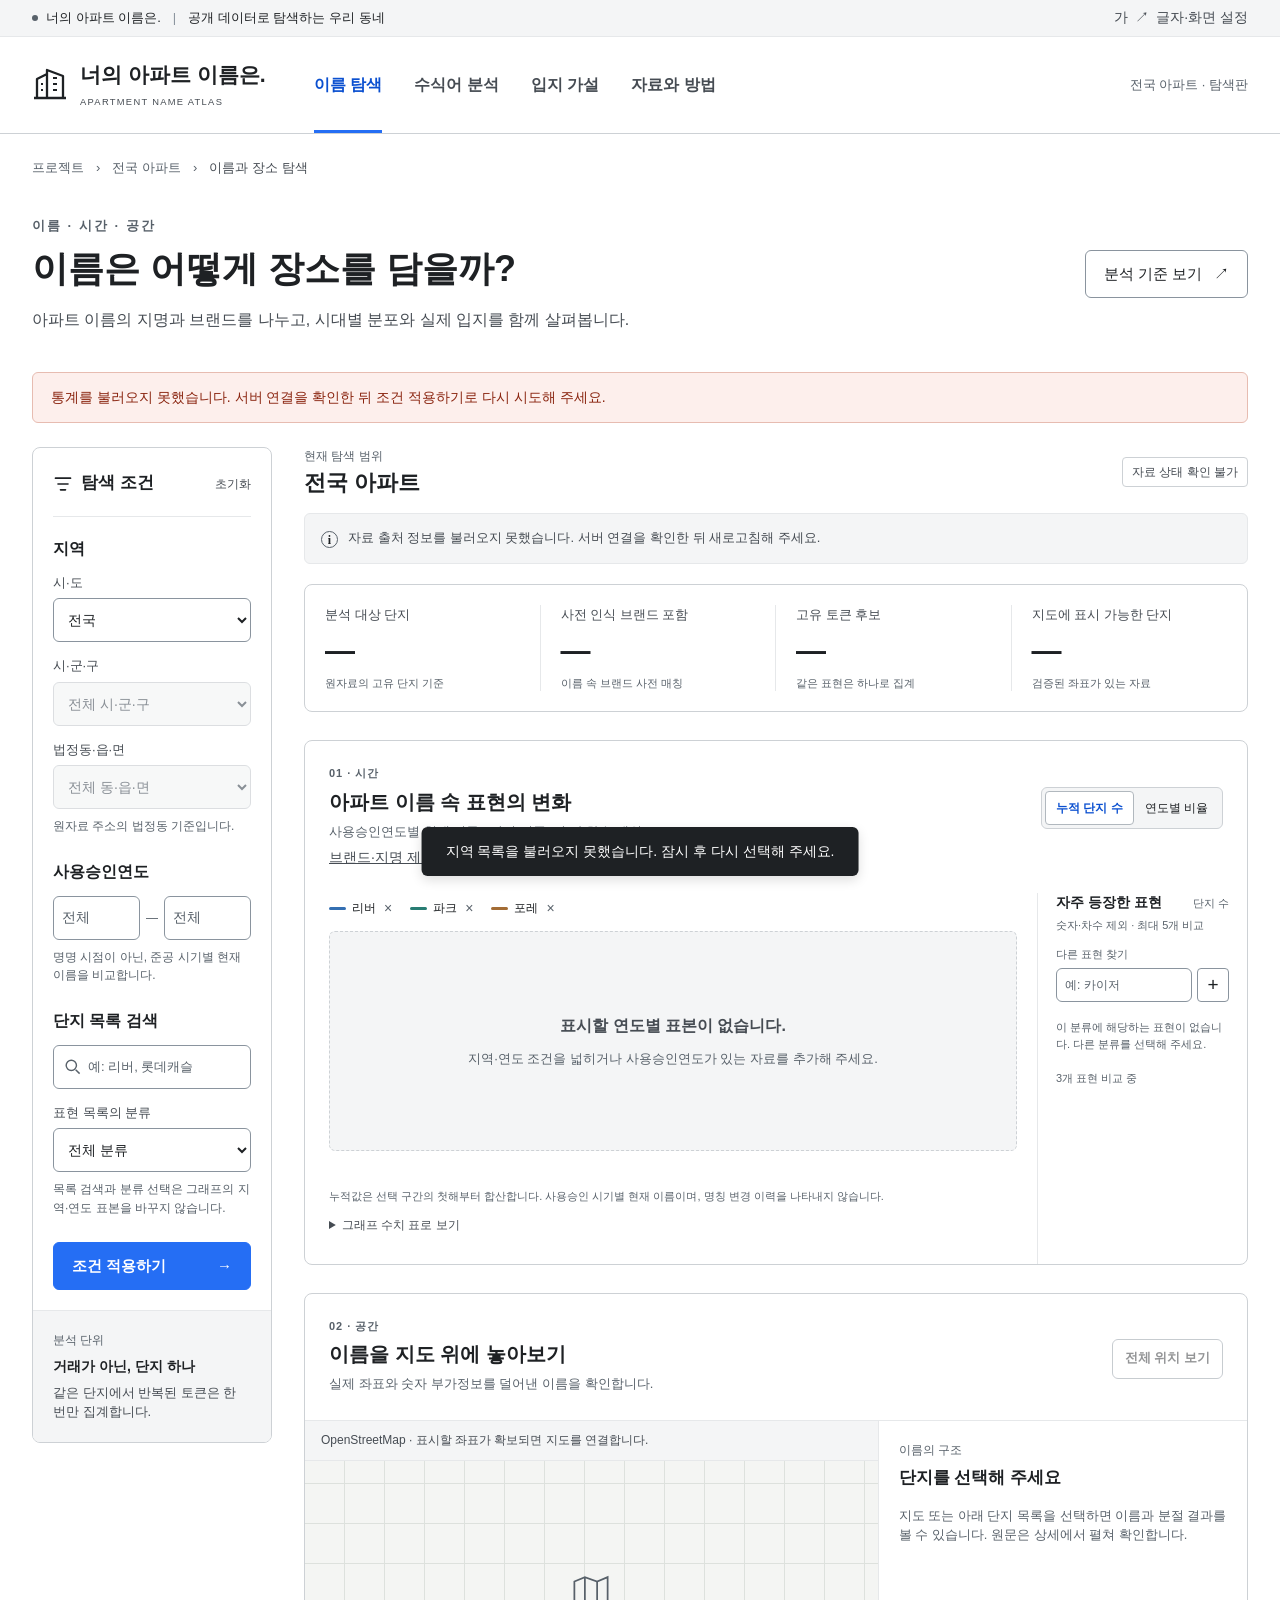
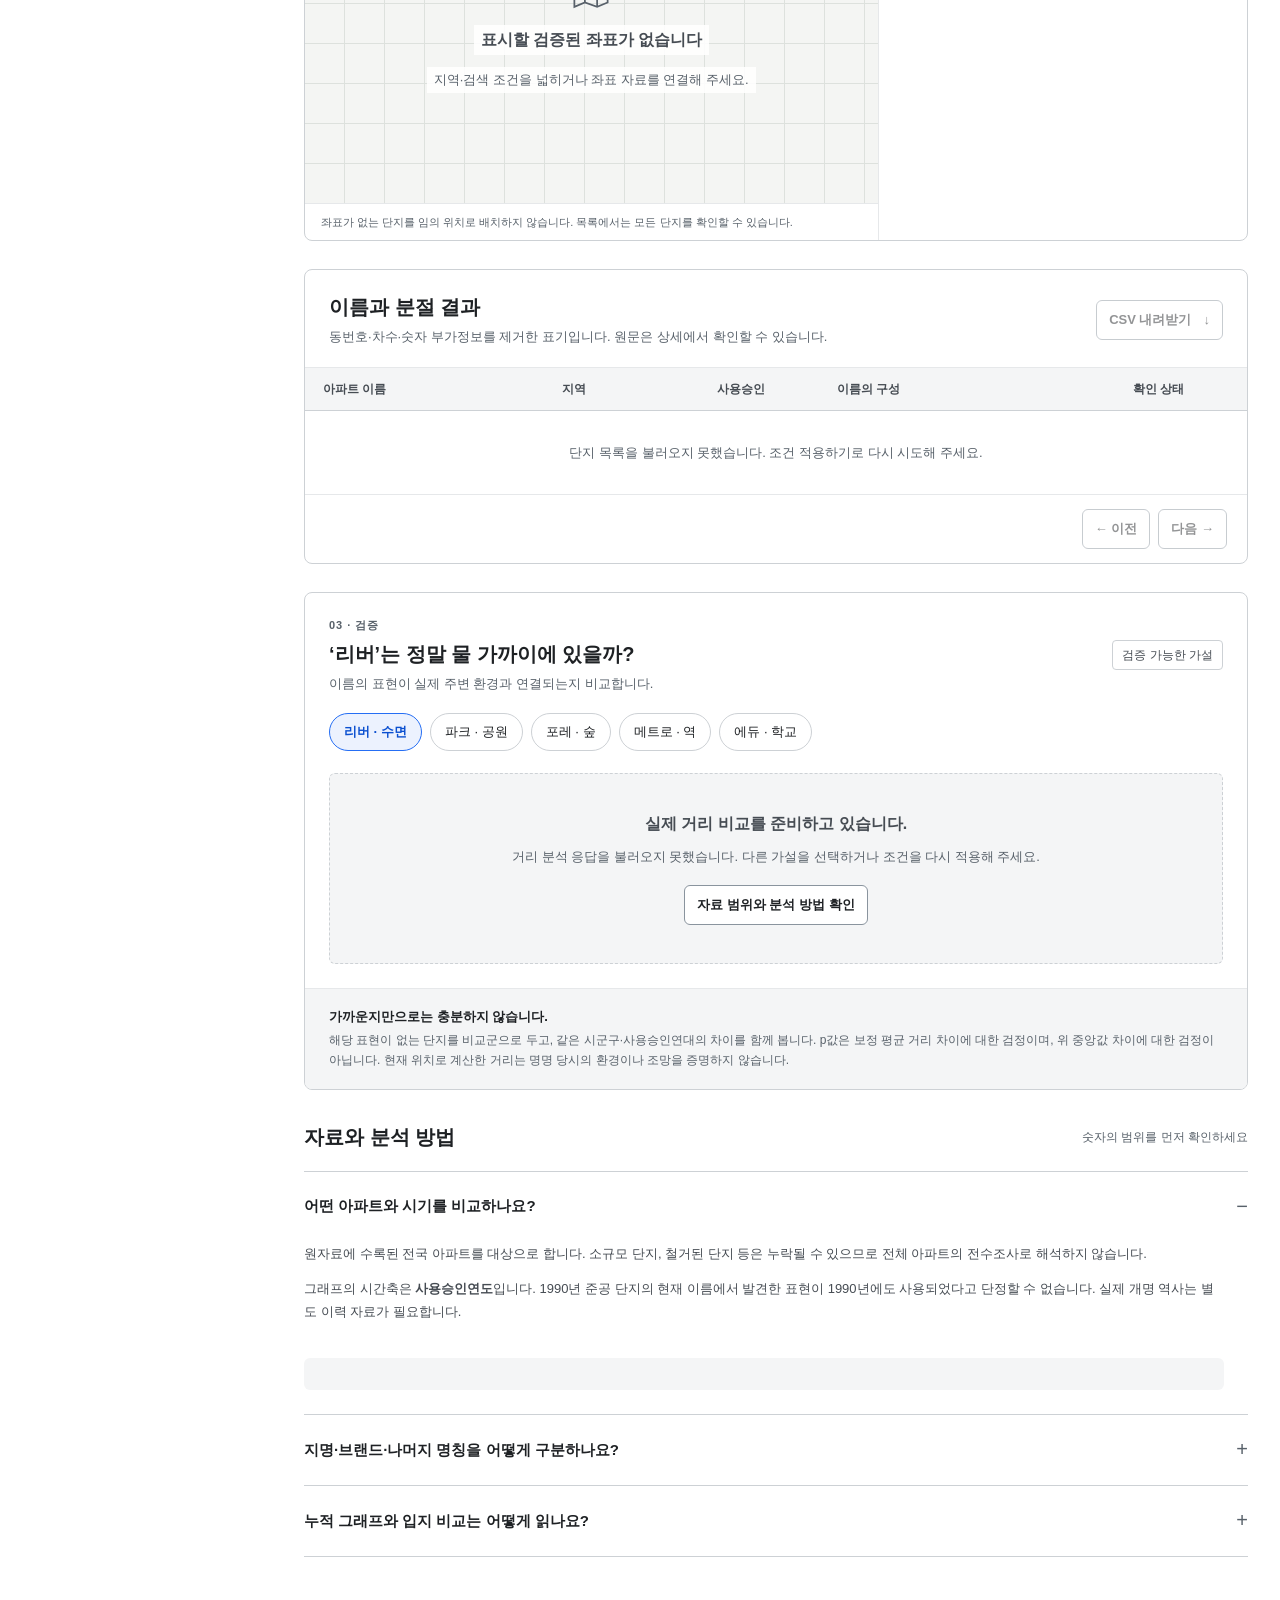
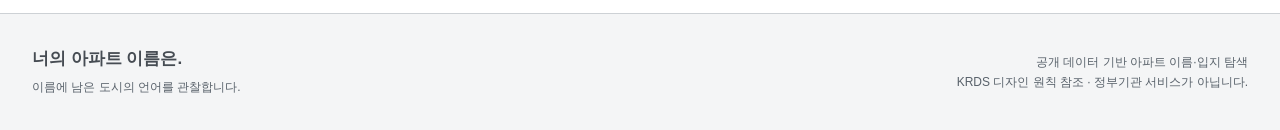
==== commit 085989a3: "Clean numeric building annotations from displayed apartment names" ====
--- a/frontend/index.html
+++ b/frontend/index.html
@@ -43,8 +43,8 @@
         <div id="data-notice" class="data-notice" role="status"><span class="info-symbol" aria-hidden="true">i</span><p>원자료와 분석 결과를 불러오고 있습니다.</p></div>
         <section class="metrics" aria-label="선택 범위 요약"><article><span>분석 대상 단지</span><strong id="metric-total">—</strong><small>원자료의 고유 단지 기준</small></article><article><span>사전 인식 브랜드 포함</span><strong id="metric-brand">—</strong><small id="metric-brand-note">이름 속 브랜드 사전 매칭</small></article><article><span>고유 토큰 후보</span><strong id="metric-tokens">—</strong><small>같은 표현은 하나로 집계</small></article><article><span>지도에 표시 가능한 단지</span><strong id="metric-geocoded">—</strong><small id="metric-geo-note">검증된 좌표가 있는 자료</small></article></section>
         <section class="panel trend-panel" aria-labelledby="trend-title"><div class="panel-heading"><div><p class="section-index">01 · 시간</p><h2 id="trend-title">아파트 이름 속 표현의 변화</h2><p>사용승인연도별 현재 이름 · 단지 기준 · 숫자·차수 제외</p><a class="text-button" href="./modifiers.html">브랜드·지명 제외 수식어 분석 <span aria-hidden="true">↗</span></a></div><div class="segmented-control" role="group" aria-label="그래프 지표"><button type="button" data-chart-mode="cumulative" aria-pressed="true">누적 단지 수</button><button type="button" data-chart-mode="share" aria-pressed="false">연도별 비율</button></div></div><div class="chart-layout"><div class="chart-main"><div id="chart-legend" class="chart-legend" aria-label="그래프 범례"></div><div id="trend-chart" class="chart-container"><div class="empty-state compact"><p>연도별 자료를 불러오고 있습니다.</p></div></div><p class="chart-note" id="chart-note">누적값은 선택 구간의 첫해부터 합산합니다. 명칭 변경 이력을 나타내지 않습니다.</p><details class="chart-data"><summary>그래프 수치 표로 보기</summary><div id="chart-table" class="table-scroll"></div></details></div><div class="ranking"><div class="ranking-heading"><h3>자주 등장한 표현</h3><span>단지 수</span></div><p class="field-help">숫자·차수 제외 · 최대 5개 비교</p><form id="token-form" class="token-search-form"><label for="token-search">다른 표현 찾기</label><div><input id="token-search" type="search" aria-describedby="token-selection-feedback" list="token-suggestions" autocomplete="off" placeholder="예: 카이저"><button type="submit" aria-label="입력한 표현을 그래프에 추가">+</button></div><datalist id="token-suggestions"></datalist></form><div id="token-ranking" class="ranking-list"></div><div id="token-selection-feedback" class="field-help" role="status"></div></div></div></section>
-        <section class="panel map-panel" aria-labelledby="map-title"><div class="panel-heading"><div><p class="section-index">02 · 공간</p><h2 id="map-title">이름을 지도 위에 놓아보기</h2><p>실제 좌표와 원문 이름을 함께 확인합니다.</p><p id="place-match-note"></p></div><button class="outline-button small" id="fit-map" type="button">전체 위치 보기</button></div><div class="map-layout"><div class="map-column"><div id="map-provider-status" class="map-provider-status" role="status">지도 설정을 확인하고 있습니다.</div><div id="map" tabindex="0" role="region" aria-label="아파트 위치 지도"><div class="map-placeholder"><svg viewBox="0 0 48 48" width="42" height="42" fill="none" aria-hidden="true"><path d="m5 12 12-5 14 5 12-5v29l-12 5-14-5-12 5V12Z" stroke="currentColor" stroke-width="2"/><path d="M17 7v29M31 12v29" stroke="currentColor" stroke-width="2"/></svg><strong>위치 정보를 확인하고 있습니다</strong><p>확인된 좌표만 지도에 표시합니다.</p></div></div><p id="map-note" class="map-note">기본 지도 연결 대기 · 좌표 미확인 단지는 지도에서 제외</p></div><aside class="name-detail" aria-labelledby="name-detail-title"><div class="detail-heading"><span class="small-label" id="detail-label">이름의 구조</span><h3 id="name-detail-title">단지를 선택해 주세요</h3></div><div id="detail-content"><p class="muted">지도 또는 아래 단지 목록을 선택하면 원문과 분절 결과를 확인할 수 있습니다.</p></div></aside></div></section>
-        <section class="panel apartments-panel" aria-labelledby="apartments-title"><div class="panel-heading"><div><h2 id="apartments-title">원문 이름과 분절 결과</h2><p id="table-description">분류 결과를 원자료와 대조할 수 있습니다.</p></div><button type="button" id="download-csv" class="outline-button small" disabled>CSV 내려받기 <span aria-hidden="true">↓</span></button></div><div class="table-scroll"><table class="apartments-table"><thead><tr><th scope="col">아파트 이름</th><th scope="col">지역</th><th scope="col">사용승인</th><th scope="col">이름의 구성</th><th scope="col">확인 상태</th></tr></thead><tbody id="apartments-body"><tr><td colspan="5" class="table-empty">단지 목록을 불러오고 있습니다.</td></tr></tbody></table></div><div class="pagination"><span id="pagination-info"></span><div><button class="outline-button small" id="prev-page" type="button" disabled>← 이전</button><button class="outline-button small" id="next-page" type="button" disabled>다음 →</button></div></div></section>
+        <section class="panel map-panel" aria-labelledby="map-title"><div class="panel-heading"><div><p class="section-index">02 · 공간</p><h2 id="map-title">이름을 지도 위에 놓아보기</h2><p>실제 좌표와 숫자 부가정보를 덜어낸 이름을 확인합니다.</p><p id="place-match-note"></p></div><button class="outline-button small" id="fit-map" type="button">전체 위치 보기</button></div><div class="map-layout"><div class="map-column"><div id="map-provider-status" class="map-provider-status" role="status">지도 설정을 확인하고 있습니다.</div><div id="map" tabindex="0" role="region" aria-label="아파트 위치 지도"><div class="map-placeholder"><svg viewBox="0 0 48 48" width="42" height="42" fill="none" aria-hidden="true"><path d="m5 12 12-5 14 5 12-5v29l-12 5-14-5-12 5V12Z" stroke="currentColor" stroke-width="2"/><path d="M17 7v29M31 12v29" stroke="currentColor" stroke-width="2"/></svg><strong>위치 정보를 확인하고 있습니다</strong><p>확인된 좌표만 지도에 표시합니다.</p></div></div><p id="map-note" class="map-note">기본 지도 연결 대기 · 좌표 미확인 단지는 지도에서 제외</p></div><aside class="name-detail" aria-labelledby="name-detail-title"><div class="detail-heading"><span class="small-label" id="detail-label">이름의 구조</span><h3 id="name-detail-title">단지를 선택해 주세요</h3></div><div id="detail-content"><p class="muted">지도 또는 아래 단지 목록을 선택하면 이름과 분절 결과를 볼 수 있습니다. 원문은 상세에서 펼쳐 확인합니다.</p></div></aside></div></section>
+        <section class="panel apartments-panel" aria-labelledby="apartments-title"><div class="panel-heading"><div><h2 id="apartments-title">이름과 분절 결과</h2><p id="table-description">동번호·차수·숫자 부가정보를 제거한 표기입니다. 원문은 상세에서 확인할 수 있습니다.</p></div><button type="button" id="download-csv" class="outline-button small" disabled>CSV 내려받기 <span aria-hidden="true">↓</span></button></div><div class="table-scroll"><table class="apartments-table"><thead><tr><th scope="col">아파트 이름</th><th scope="col">지역</th><th scope="col">사용승인</th><th scope="col">이름의 구성</th><th scope="col">확인 상태</th></tr></thead><tbody id="apartments-body"><tr><td colspan="5" class="table-empty">단지 목록을 불러오고 있습니다.</td></tr></tbody></table></div><div class="pagination"><span id="pagination-info"></span><div><button class="outline-button small" id="prev-page" type="button" disabled>← 이전</button><button class="outline-button small" id="next-page" type="button" disabled>다음 →</button></div></div></section>
         <section id="geography" class="panel geography-panel" aria-labelledby="geography-title"><div class="panel-heading"><div><p class="section-index">03 · 검증</p><h2 id="geography-title">‘리버’는 정말 강 가까이에 있을까?</h2><p>이름의 표현이 실제 주변 환경과 연결되는지 비교합니다.</p></div><span class="neutral-badge">검증 가능한 가설</span></div><div id="hypothesis-tabs" class="hypothesis-tabs" role="group" aria-label="입지 가설 선택"><button type="button" data-hypothesis="river" aria-pressed="true">리버 · 수면</button><button type="button" data-hypothesis="park" aria-pressed="false">파크 · 공원</button><button type="button" data-hypothesis="forest" aria-pressed="false">포레 · 숲</button><button type="button" data-hypothesis="metro" aria-pressed="false">메트로 · 역</button><button type="button" data-hypothesis="school" aria-pressed="false">에듀 · 학교</button></div><div id="hypothesis-content" class="hypothesis-content"><div class="empty-state"><strong>이름과 지리 자료를 연결하고 있습니다.</strong><p>단지별 좌표와 지형·시설 자료가 모두 확보된 경우에만 실제 거리를 계산합니다.</p></div></div><div class="method-callout"><strong>가까운지만으로는 충분하지 않습니다.</strong><p>해당 표현이 없는 단지를 비교군으로 두고, 같은 시군구·사용승인연대의 차이를 함께 봅니다. p값은 보정 평균 거리 차이에 대한 검정이며, 위 중앙값 차이에 대한 검정이 아닙니다. 현재 위치로 계산한 거리는 명명 당시의 환경이나 조망을 증명하지 않습니다.</p></div></section>
         <section id="methodology" class="methodology" aria-labelledby="method-title"><div class="method-title"><h2 id="method-title">자료와 분석 방법</h2><span class="small-label">숫자의 범위를 먼저 확인하세요</span></div><details open><summary>어떤 아파트와 시기를 비교하나요?</summary><div class="details-body"><p id="source-description">원자료에 수록된 전국 아파트를 대상으로 합니다. 소규모 단지, 철거된 단지 등은 누락될 수 있으므로 전체 아파트의 전수조사로 해석하지 않습니다.</p><p>그래프의 시간축은 <strong>사용승인연도</strong>입니다. 1990년 준공 단지의 현재 이름에서 발견한 표현이 1990년에도 사용되었다고 단정할 수 없습니다. 실제 개명 역사는 별도 이력 자료가 필요합니다.</p><div id="source-links" class="source-links"></div><div id="data-warnings" class="data-warnings"></div></div></details><details><summary>지명·브랜드·나머지 명칭을 어떻게 구분하나요?</summary><div class="details-body"><p>긴 브랜드 명칭을 우선 보존하고, 주소와 지역명 사전을 대조해 지명 후보를 찾습니다. 한 이름에 여러 브랜드를 허용합니다. 자연 표현, 기타 수식어, 주거 유형과 미분류 문자열도 별도로 남깁니다.</p><p><strong>롯데캐슬과 카이저는 각각 브랜드</strong>입니다. 롯데는 기업·그룹 관계로 연결하고 롯데캐슬 내부에서 표면 토큰으로 중복 집계하지 않습니다. 분류는 탐색용 사전 매칭이며 수동 검토가 필요한 후보를 함께 표시합니다.</p></div></details><details><summary>누적 그래프와 입지 비교는 어떻게 읽나요?</summary><div class="details-body"><p>누적 단지 수는 선택한 연도 구간의 첫해부터 해당 표현을 포함한 고유 단지를 합산합니다. 연도별 비율은 같은 해 사용승인된 유효 단지를 분모로 계산합니다. 여러 표현이 공존하므로 토큰 비율의 합은 100%를 넘을 수 있습니다.</p><p>입지는 단지의 실제 좌표에서 대상 지형·시설까지 측정한 거리로 비교합니다. 출처가 확인되지 않거나 누락된 값은 추정해 채우지 않습니다. 지리적 연관성은 작명 의도, 주택 가격 효과, 실제 조망과 구분합니다.</p></div></details></section>
       </div>
